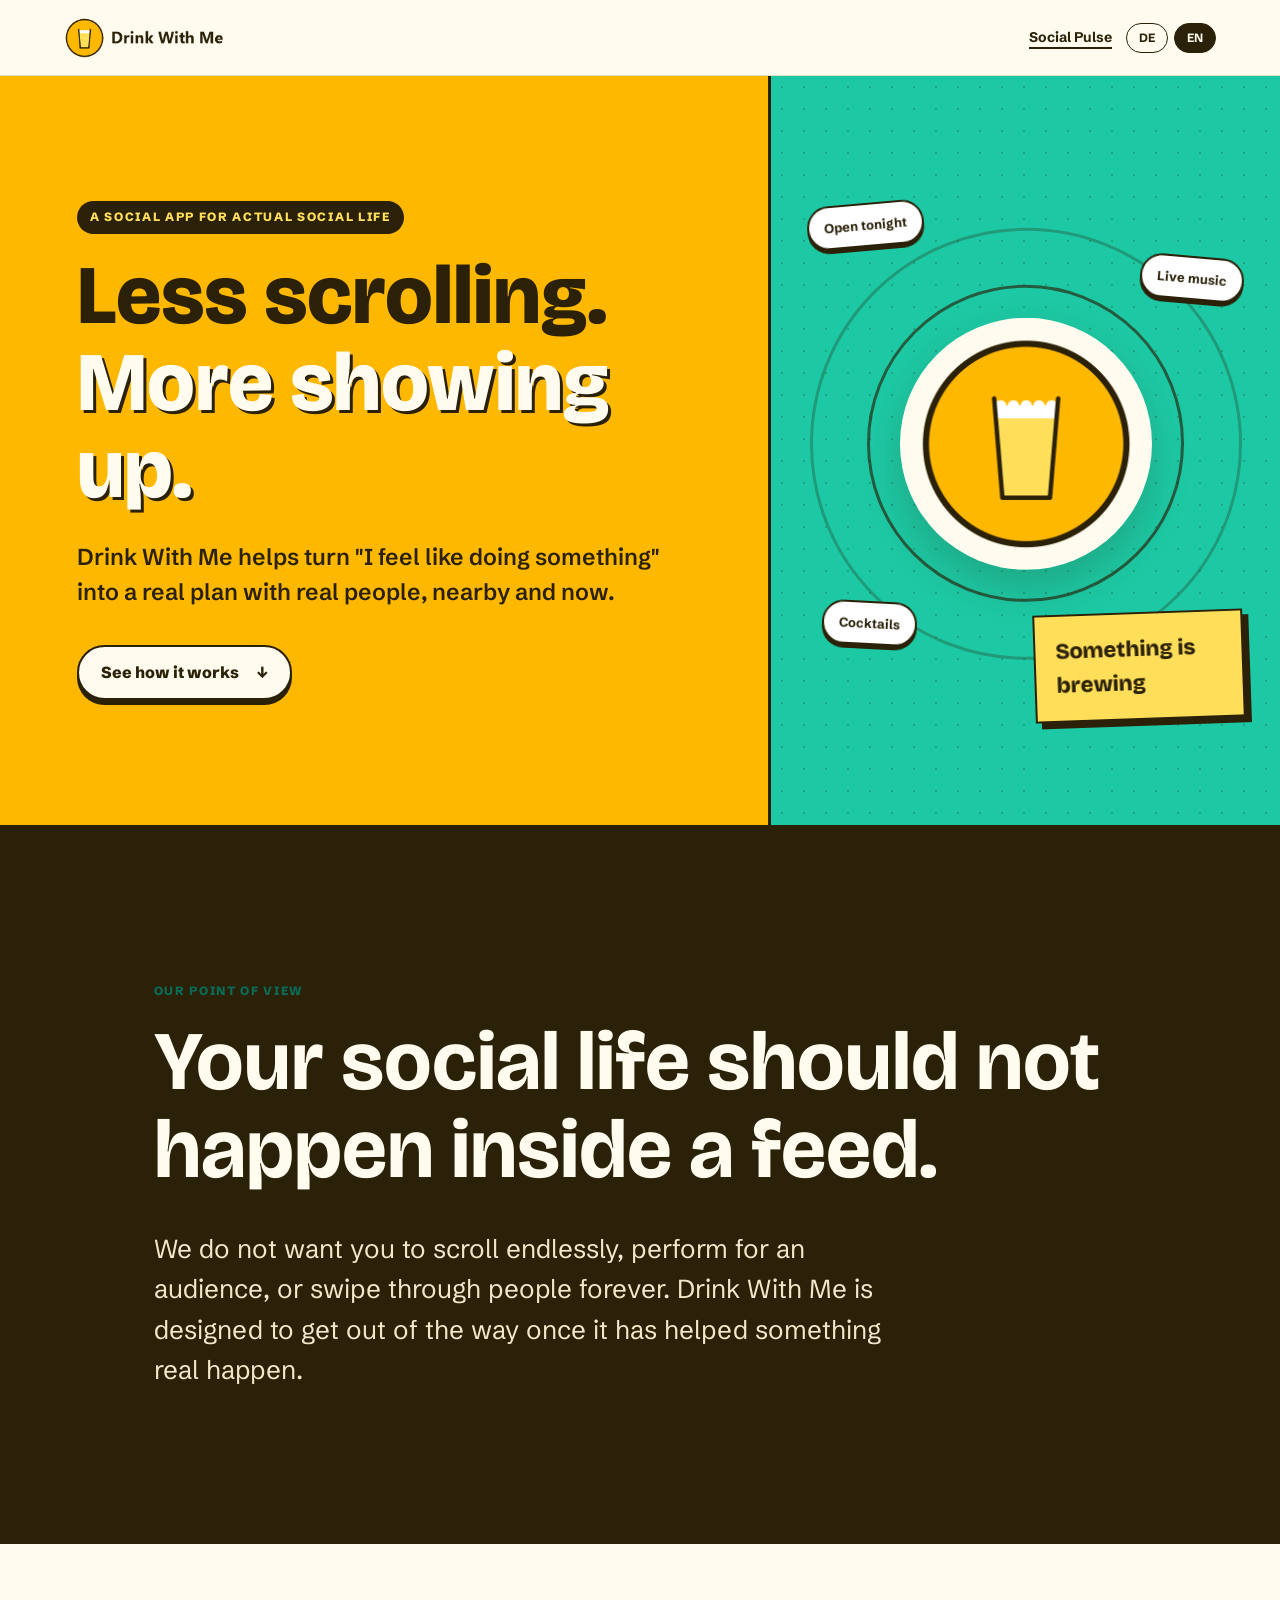
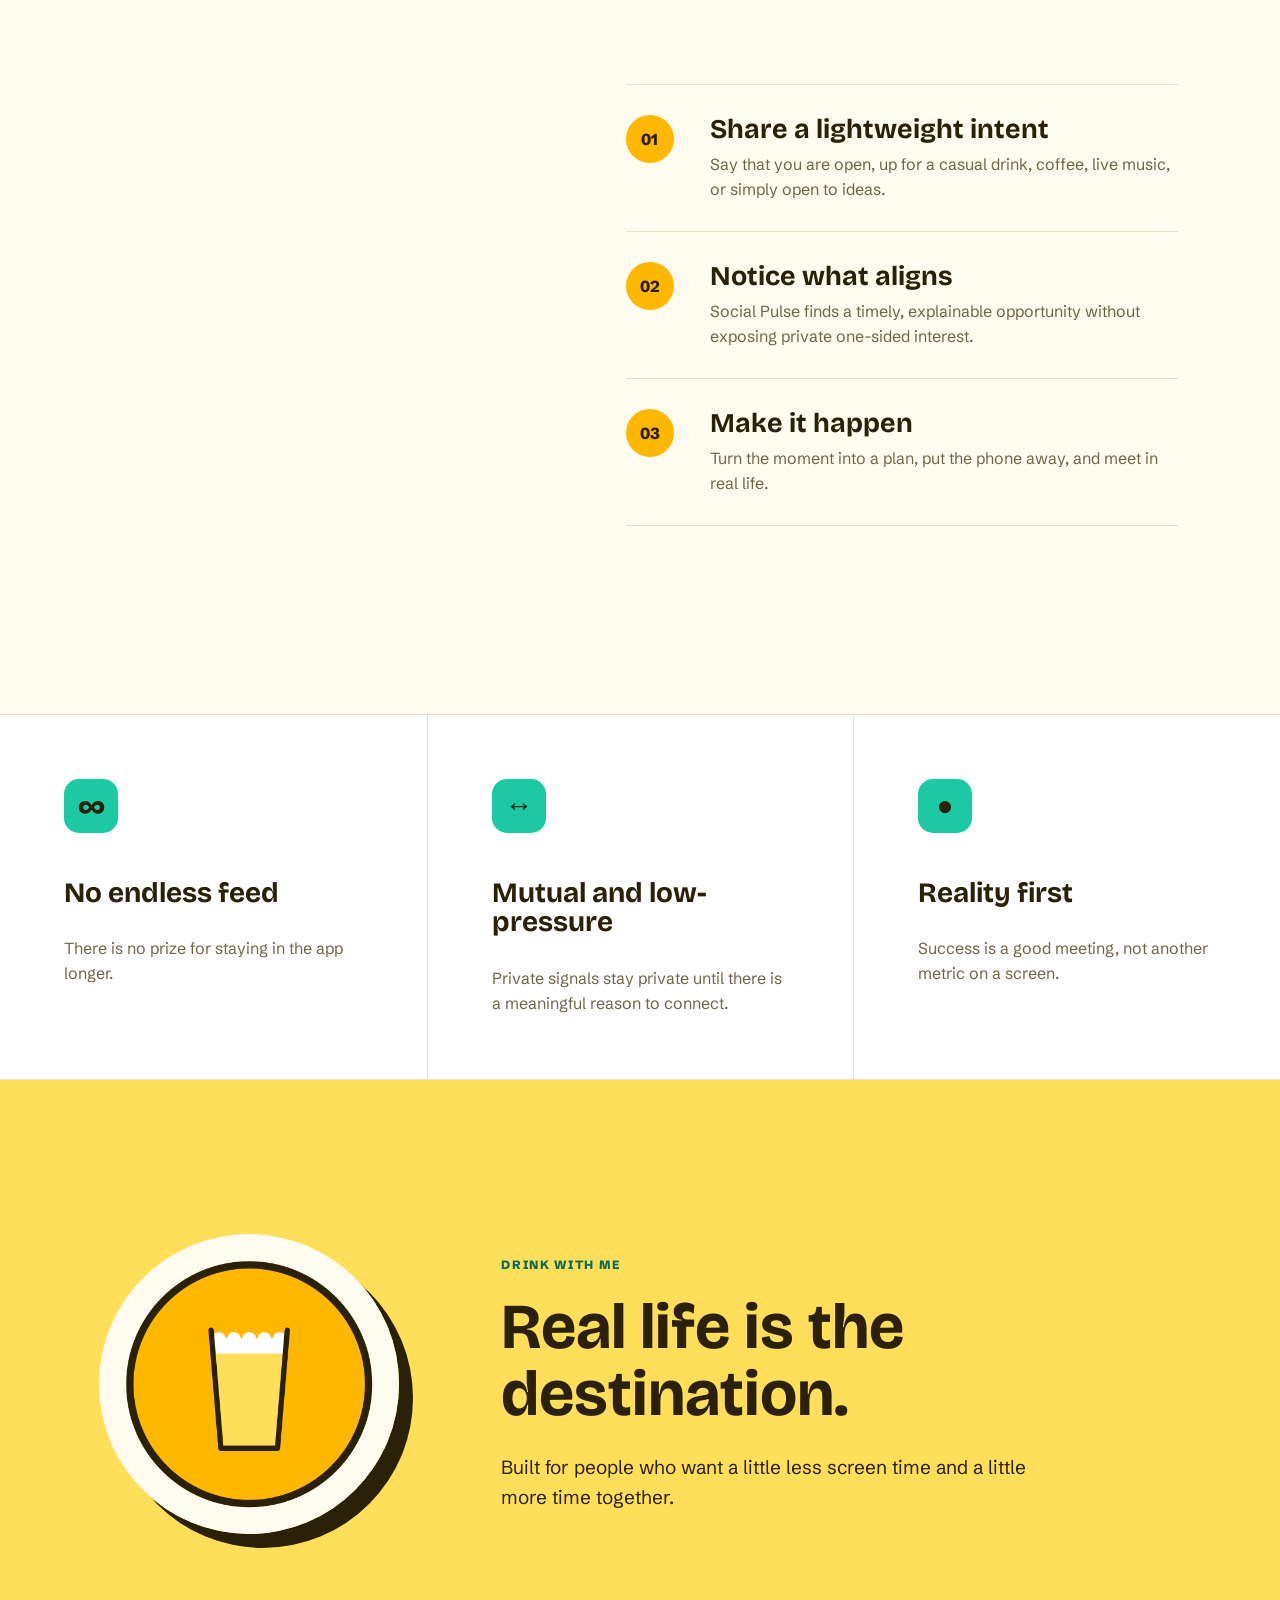
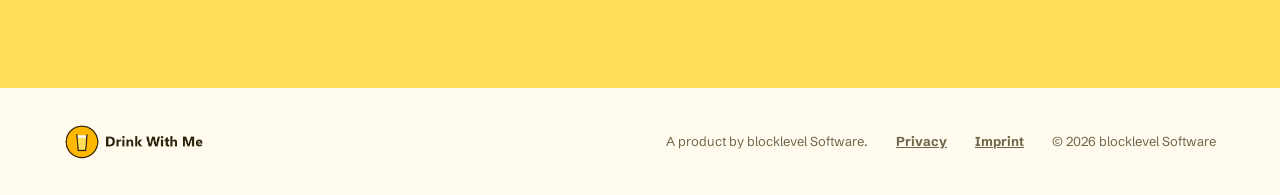
==== index.html @ abaa1de7 "Add browser-language aware DE/EN website localization" ====
<!doctype html>
<html lang="en">
<head>
  <meta charset="utf-8">
  <meta name="viewport" content="width=device-width, initial-scale=1">
  <meta name="description" content="Drink With Me turns lightweight social intent into meaningful real-world meetings through Social Pulse.">
  <meta name="theme-color" content="#ffb800">
  <title>Drink With Me - Real life is the destination</title>
  <link rel="icon" href="assets/favicon.png" type="image/png">
  <link rel="preconnect" href="https://fonts.googleapis.com">
  <link rel="preconnect" href="https://fonts.gstatic.com" crossorigin>
  <link href="https://fonts.googleapis.com/css2?family=Bricolage+Grotesque:opsz,wght@12..96,600..800&family=Schibsted+Grotesk:wght@400;500;600;700&display=swap" rel="stylesheet">
  <link rel="stylesheet" href="styles.css">
</head>
<body>
  <header class="site-header">
    <a class="brand" href="#top" aria-label="Drink With Me home" data-i18n-attr="aria-label:brandAriaLabel">
      <img src="assets/logo-banner.png" alt="Drink With Me">
    </a>
    <div class="header-tools">
      <a class="header-link" href="#social-pulse" data-i18n="headerSocialPulse">Social Pulse</a>
      <div class="lang-toggle" role="group" aria-label="Language switch">
        <button type="button" data-set-lang="de" aria-pressed="false">DE</button>
        <button type="button" data-set-lang="en" aria-pressed="true">EN</button>
      </div>
    </div>
  </header>

  <main id="top">
    <section class="hero" aria-labelledby="hero-title">
      <div class="hero-content">
        <p class="eyebrow" data-i18n="heroEyebrow">A social app for actual social life</p>
        <h1 id="hero-title" data-i18n-html="heroTitle">Less scrolling.<br><span>More showing up.</span></h1>
        <p class="hero-copy" data-i18n="heroCopy">Drink With Me helps turn “I feel like doing something” into a real plan with real people, nearby and now.</p>
        <a class="primary-link" href="#how-it-works" data-i18n-html="heroCta">See how it works <span aria-hidden="true">↓</span></a>
      </div>
      <div class="hero-visual" aria-hidden="true">
        <div class="signal signal-one"><span data-i18n="signalOne">Open tonight</span></div>
        <div class="signal signal-two"><span data-i18n="signalTwo">Live music</span></div>
        <div class="signal signal-three"><span data-i18n="signalThree">Cocktails</span></div>
        <div class="pulse-mark">
          <span class="pulse-ring ring-one"></span>
          <span class="pulse-ring ring-two"></span>
          <img src="assets/app-icon.png" alt="">
        </div>
        <p class="meeting-note" data-i18n="meetingNote">Something is brewing</p>
      </div>
    </section>

    <section class="manifesto" id="how-it-works" aria-labelledby="manifesto-title">
      <p class="section-label" data-i18n="manifestoLabel">Our point of view</p>
      <h2 id="manifesto-title" data-i18n="manifestoTitle">Your social life should not happen inside a feed.</h2>
      <p data-i18n="manifestoCopy">We do not want you to scroll endlessly, perform for an audience, or swipe through people forever. Drink With Me is designed to get out of the way once it has helped something real happen.</p>
    </section>

    <section class="pulse-section" id="social-pulse" aria-labelledby="pulse-title">
      <div class="pulse-intro">
        <p class="section-label" data-i18n="pulseLabel">Social Pulse</p>
        <h2 id="pulse-title" data-i18n="pulseTitle">The right nudge at the right moment.</h2>
        <p data-i18n="pulseCopy">Social Pulse brings together privacy-safe signals such as who is open, what people feel like doing, nearby happenings, buddies, and mutual interest. It looks for one useful opportunity, not another infinite list.</p>
      </div>
      <ol class="steps">
        <li>
          <span class="step-number">01</span>
          <div><h3 data-i18n="step1Title">Share a lightweight intent</h3><p data-i18n="step1Copy">Say that you are open, up for a casual drink, coffee, live music, or simply open to ideas.</p></div>
        </li>
        <li>
          <span class="step-number">02</span>
          <div><h3 data-i18n="step2Title">Notice what aligns</h3><p data-i18n="step2Copy">Social Pulse finds a timely, explainable opportunity without exposing private one-sided interest.</p></div>
        </li>
        <li>
          <span class="step-number">03</span>
          <div><h3 data-i18n="step3Title">Make it happen</h3><p data-i18n="step3Copy">Turn the moment into a plan, put the phone away, and meet in real life.</p></div>
        </li>
      </ol>
    </section>

    <section class="principles" aria-label="Product principles" data-i18n-attr="aria-label:principlesAria">
      <article>
        <span aria-hidden="true">∞</span>
        <h3 data-i18n="principle1Title">No endless feed</h3>
        <p data-i18n="principle1Copy">There is no prize for staying in the app longer.</p>
      </article>
      <article>
        <span aria-hidden="true">↔</span>
        <h3 data-i18n="principle2Title">Mutual and low-pressure</h3>
        <p data-i18n="principle2Copy">Private signals stay private until there is a meaningful reason to connect.</p>
      </article>
      <article>
        <span aria-hidden="true">●</span>
        <h3 data-i18n="principle3Title">Reality first</h3>
        <p data-i18n="principle3Copy">Success is a good meeting, not another metric on a screen.</p>
      </article>
    </section>

    <section class="closing" aria-labelledby="closing-title">
      <img src="assets/app-icon.png" alt="Drink With Me app icon">
      <div>
        <p class="section-label" data-i18n="closingLabel">Drink With Me</p>
        <h2 id="closing-title" data-i18n="closingTitle">Real life is the destination.</h2>
        <p data-i18n="closingCopy">Built for people who want a little less screen time and a little more time together.</p>
      </div>
    </section>
  </main>

  <footer>
    <img src="assets/logo-banner.png" alt="Drink With Me">
    <p data-i18n="footerProduct">A product by blocklevel Software.</p>
    <a href="privacy.html" data-i18n="footerPrivacy">Datenschutz</a>
    <a href="impressum.html" data-i18n="footerImprint">Impressum</a>
    <span>© 2026 blocklevel Software</span>
  </footer>

  <script>
    (function () {
      var supported = ['de', 'en'];
      var storageKey = 'dwm-lang';

      function detectBrowserLanguage() {
        var preferred = (navigator.languages && navigator.languages[0]) || navigator.language || 'en';
        return preferred.toLowerCase().startsWith('de') ? 'de' : 'en';
      }

      function readStoredLanguage() {
        try {
          var stored = localStorage.getItem(storageKey);
          return supported.indexOf(stored) >= 0 ? stored : null;
        } catch {
          return null;
        }
      }

      function storeLanguage(lang) {
        try {
          localStorage.setItem(storageKey, lang);
        } catch {
          // Ignore storage failures (private mode / disabled storage).
        }
      }

      var translations = {
        de: {
          pageTitle: 'Drink With Me - Das echte Leben ist das Ziel',
          pageDescription: 'Drink With Me verwandelt leichte soziale Impulse durch Social Pulse in echte Treffen im realen Leben.',
          brandAriaLabel: 'Drink With Me Startseite',
          headerSocialPulse: 'Social Pulse',
          heroEyebrow: 'Eine Social App fuer echtes Sozialleben',
          heroTitle: 'Weniger scrollen.<br><span>Mehr auftauchen.</span>',
          heroCopy: 'Drink With Me hilft dabei, aus "Ich haette Lust auf etwas" einen echten Plan mit echten Menschen zu machen, in deiner Naehe und im richtigen Moment.',
          heroCta: 'So funktioniert es <span aria-hidden="true">↓</span>',
          signalOne: 'Heute offen',
          signalTwo: 'Live-Musik',
          signalThree: 'Cocktails',
          meetingNote: 'Etwas entsteht gerade',
          manifestoLabel: 'Unsere Haltung',
          manifestoTitle: 'Dein Sozialleben sollte nicht im Feed stattfinden.',
          manifestoCopy: 'Wir wollen nicht, dass du endlos scrollst, fuer ein Publikum performst oder dich fuer immer durch Menschen swipest. Drink With Me soll aus dem Weg gehen, sobald etwas Echtes entstehen konnte.',
          pulseLabel: 'Social Pulse',
          pulseTitle: 'Der richtige Impuls im richtigen Moment.',
          pulseCopy: 'Social Pulse verbindet datenschutzfreundliche Signale wie Offenheit, Aktivitaetswunsch, Ereignisse in der Naehe, Buddies und gegenseitiges Interesse. Ziel ist eine hilfreiche Chance, nicht eine endlose Liste.',
          step1Title: 'Leichten Impuls teilen',
          step1Copy: 'Zeig, dass du offen bist, Lust auf einen entspannten Drink, Kaffee, Live-Musik oder einfach auf Ideen hast.',
          step2Title: 'Passende Momente erkennen',
          step2Copy: 'Social Pulse findet einen passenden, nachvollziehbaren Moment, ohne einseitiges privates Interesse offenzulegen.',
          step3Title: 'Treffen real machen',
          step3Copy: 'Mach aus dem Moment einen Plan, leg das Handy weg und triff dich im echten Leben.',
          principlesAria: 'Produktprinzipien',
          principle1Title: 'Kein Endlos-Feed',
          principle1Copy: 'Es gibt keinen Preis dafuer, laenger in der App zu bleiben.',
          principle2Title: 'Gegenseitig und ohne Druck',
          principle2Copy: 'Private Signale bleiben privat, bis es einen sinnvollen Grund fuer Kontakt gibt.',
          principle3Title: 'Realitaet zuerst',
          principle3Copy: 'Erfolg ist ein gutes Treffen, nicht noch eine Kennzahl auf dem Bildschirm.',
          closingLabel: 'Drink With Me',
          closingTitle: 'Das echte Leben ist das Ziel.',
          closingCopy: 'Entwickelt fuer Menschen, die etwas weniger Bildschirmzeit und etwas mehr gemeinsame Zeit wollen.',
          footerProduct: 'Ein Produkt von blocklevel Software.',
          footerPrivacy: 'Datenschutz',
          footerImprint: 'Impressum'
        },
        en: {
          pageTitle: 'Drink With Me - Real life is the destination',
          pageDescription: 'Drink With Me turns lightweight social intent into meaningful real-world meetings through Social Pulse.',
          brandAriaLabel: 'Drink With Me home',
          headerSocialPulse: 'Social Pulse',
          heroEyebrow: 'A social app for actual social life',
          heroTitle: 'Less scrolling.<br><span>More showing up.</span>',
          heroCopy: 'Drink With Me helps turn "I feel like doing something" into a real plan with real people, nearby and now.',
          heroCta: 'See how it works <span aria-hidden="true">↓</span>',
          signalOne: 'Open tonight',
          signalTwo: 'Live music',
          signalThree: 'Cocktails',
          meetingNote: 'Something is brewing',
          manifestoLabel: 'Our point of view',
          manifestoTitle: 'Your social life should not happen inside a feed.',
          manifestoCopy: 'We do not want you to scroll endlessly, perform for an audience, or swipe through people forever. Drink With Me is designed to get out of the way once it has helped something real happen.',
          pulseLabel: 'Social Pulse',
          pulseTitle: 'The right nudge at the right moment.',
          pulseCopy: 'Social Pulse brings together privacy-safe signals such as who is open, what people feel like doing, nearby happenings, buddies, and mutual interest. It looks for one useful opportunity, not another infinite list.',
          step1Title: 'Share a lightweight intent',
          step1Copy: 'Say that you are open, up for a casual drink, coffee, live music, or simply open to ideas.',
          step2Title: 'Notice what aligns',
          step2Copy: 'Social Pulse finds a timely, explainable opportunity without exposing private one-sided interest.',
          step3Title: 'Make it happen',
          step3Copy: 'Turn the moment into a plan, put the phone away, and meet in real life.',
          principlesAria: 'Product principles',
          principle1Title: 'No endless feed',
          principle1Copy: 'There is no prize for staying in the app longer.',
          principle2Title: 'Mutual and low-pressure',
          principle2Copy: 'Private signals stay private until there is a meaningful reason to connect.',
          principle3Title: 'Reality first',
          principle3Copy: 'Success is a good meeting, not another metric on a screen.',
          closingLabel: 'Drink With Me',
          closingTitle: 'Real life is the destination.',
          closingCopy: 'Built for people who want a little less screen time and a little more time together.',
          footerProduct: 'A product by blocklevel Software.',
          footerPrivacy: 'Privacy',
          footerImprint: 'Imprint'
        }
      };

      function applyLanguage(lang) {
        var t = translations[lang];
        if (!t) {
          return;
        }

        document.documentElement.lang = lang;
        document.title = t.pageTitle;

        var description = document.querySelector('meta[name="description"]');
        if (description) {
          description.setAttribute('content', t.pageDescription);
        }

        document.querySelectorAll('[data-i18n]').forEach(function (el) {
          var key = el.getAttribute('data-i18n');
          if (t[key]) {
            el.textContent = t[key];
          }
        });

        document.querySelectorAll('[data-i18n-html]').forEach(function (el) {
          var key = el.getAttribute('data-i18n-html');
          if (t[key]) {
            el.innerHTML = t[key];
          }
        });

        document.querySelectorAll('[data-i18n-attr]').forEach(function (el) {
          var mappings = (el.getAttribute('data-i18n-attr') || '').split(',');
          mappings.forEach(function (mapping) {
            var parts = mapping.split(':');
            if (parts.length !== 2) {
              return;
            }
            var attr = parts[0].trim();
            var key = parts[1].trim();
            if (attr && key && t[key]) {
              el.setAttribute(attr, t[key]);
            }
          });
        });

        document.querySelectorAll('[data-set-lang]').forEach(function (button) {
          button.setAttribute('aria-pressed', button.getAttribute('data-set-lang') === lang ? 'true' : 'false');
        });

        storeLanguage(lang);
      }

      var initialLanguage = readStoredLanguage() || detectBrowserLanguage();
      if (supported.indexOf(initialLanguage) < 0) {
        initialLanguage = 'en';
      }

      document.querySelectorAll('[data-set-lang]').forEach(function (button) {
        button.addEventListener('click', function () {
          var next = button.getAttribute('data-set-lang');
          if (supported.indexOf(next) >= 0) {
            applyLanguage(next);
          }
        });
      });

      applyLanguage(initialLanguage);
    })();
  </script>
</body>
</html>
---- styles.css ----
:root {
  --sunburst: #ffb800;
  --lemon: #ffde59;
  --mint: #1dc9a4;
  --mint-ink: #0b6b57;
  --foam: #fffbee;
  --surface: #ffffff;
  --espresso: #2a2108;
  --muted: #6f6547;
  --outline: #e8dfc6;
  --display: "Bricolage Grotesque", "Arial Black", sans-serif;
  --body: "Schibsted Grotesk", "Helvetica Neue", sans-serif;
}

* { box-sizing: border-box; }
html { scroll-behavior: smooth; }
body { margin: 0; background: var(--foam); color: var(--espresso); font-family: var(--body); line-height: 1.55; }
a { color: inherit; }
img { display: block; max-width: 100%; }
h1, h2, h3, p { margin-top: 0; }
h1, h2, h3 { font-family: var(--display); line-height: 1.05; letter-spacing: 0; }

.site-header { height: 76px; display: flex; align-items: center; justify-content: space-between; padding: 0 clamp(20px, 5vw, 72px); background: var(--foam); border-bottom: 1px solid var(--outline); }
.brand img { width: 188px; }
.header-link { font-size: 14px; font-weight: 700; text-decoration-thickness: 2px; text-underline-offset: 5px; }
.header-tools { display: flex; align-items: center; gap: 14px; }
.lang-toggle { display: inline-flex; gap: 6px; align-items: center; }
.lang-toggle button {
  min-height: 30px;
  min-width: 42px;
  padding: 4px 10px;
  border: 1px solid var(--espresso);
  border-radius: 999px;
  background: transparent;
  color: var(--espresso);
  font: 700 12px/1 var(--body);
  cursor: pointer;
}
.lang-toggle button[aria-pressed="true"] {
  background: var(--espresso);
  color: var(--foam);
}

.hero { min-height: calc(92svh - 76px); display: grid; grid-template-columns: minmax(0, 1.2fr) minmax(360px, .8fr); overflow: hidden; background: var(--sunburst); border-bottom: 3px solid var(--espresso); }
.hero-content { align-self: center; padding: clamp(54px, 6vw, 86px) clamp(24px, 6vw, 92px); }
.eyebrow, .section-label { margin-bottom: 18px; font-size: 12px; font-weight: 800; text-transform: uppercase; letter-spacing: .14em; }
.eyebrow { display: inline-block; padding: 7px 13px; border-radius: 999px; background: var(--espresso); color: var(--lemon); }
h1 { max-width: 870px; margin-bottom: 26px; font-size: clamp(54px, 6.5vw, 96px); font-weight: 800; }
h1 span { color: var(--foam); text-shadow: 3px 3px 0 var(--espresso); }
.hero-copy { max-width: 600px; margin-bottom: 34px; font-size: clamp(18px, 2vw, 23px); font-weight: 600; }
.primary-link { display: inline-flex; gap: 18px; align-items: center; min-height: 52px; padding: 13px 22px; border: 2px solid var(--espresso); border-radius: 999px; background: var(--foam); box-shadow: 0 5px 0 var(--espresso); font-weight: 800; text-decoration: none; }
.primary-link:active { transform: translateY(3px); box-shadow: 0 2px 0 var(--espresso); }

.hero-visual { position: relative; min-height: 560px; background: var(--mint); border-left: 3px solid var(--espresso); overflow: hidden; }
.hero-visual::before { content: ""; position: absolute; inset: 0; opacity: .22; background-image: radial-gradient(var(--espresso) 1.2px, transparent 1.2px); background-size: 22px 22px; }
.pulse-mark { position: absolute; inset: 50% auto auto 50%; width: min(44vw, 360px); aspect-ratio: 1; transform: translate(-50%, -52%); }
.pulse-mark img { position: absolute; inset: 15%; width: 70%; border-radius: 50%; box-shadow: 0 18px 40px rgba(42, 33, 8, .2); }
.pulse-ring { position: absolute; border: 3px solid var(--espresso); border-radius: 50%; }
.ring-one { inset: 6%; opacity: .65; }
.ring-two { inset: -10%; opacity: .28; }
.signal { position: absolute; z-index: 2; padding: 10px 15px; border: 2px solid var(--espresso); border-radius: 999px; background: var(--surface); box-shadow: 0 4px 0 var(--espresso); font-size: 13px; font-weight: 700; }
.signal-one { top: 17%; left: 7%; transform: rotate(-5deg); }
.signal-two { top: 24%; right: 7%; transform: rotate(5deg); }
.signal-three { bottom: 24%; left: 10%; transform: rotate(3deg); }
.meeting-note { position: absolute; z-index: 2; right: 7%; bottom: 11%; max-width: 210px; padding: 18px 20px; border: 2px solid var(--espresso); background: var(--lemon); box-shadow: 6px 6px 0 var(--espresso); font-family: var(--display); font-size: 22px; font-weight: 800; transform: rotate(-2deg); }

.manifesto { padding: clamp(80px, 12vw, 170px) clamp(24px, 12vw, 190px); background: var(--espresso); color: var(--foam); }
.manifesto h2 { max-width: 1050px; margin-bottom: 36px; font-size: clamp(42px, 6.5vw, 90px); }
.manifesto p:last-child { max-width: 760px; margin-bottom: 0; color: #f1e7c9; font-size: clamp(19px, 2.2vw, 26px); }

.pulse-section { display: grid; grid-template-columns: .85fr 1.15fr; gap: clamp(50px, 9vw, 140px); padding: clamp(80px, 11vw, 150px) clamp(24px, 8vw, 120px); }
.pulse-intro { align-self: start; position: sticky; top: 40px; }
.section-label { color: var(--mint-ink); }
.pulse-intro h2, .closing h2 { margin-bottom: 26px; font-size: clamp(40px, 5vw, 68px); }
.pulse-intro > p:last-child { color: var(--muted); font-size: 18px; }
.steps { margin: 0; padding: 0; list-style: none; }
.steps li { display: grid; grid-template-columns: 62px 1fr; gap: 22px; padding: 30px 0; border-top: 1px solid var(--outline); }
.steps li:last-child { border-bottom: 1px solid var(--outline); }
.step-number { display: grid; width: 48px; height: 48px; place-items: center; border-radius: 50%; background: var(--sunburst); font-weight: 800; }
.steps h3 { margin-bottom: 8px; font-size: 27px; }
.steps p { margin-bottom: 0; color: var(--muted); }

.principles { display: grid; grid-template-columns: repeat(3, 1fr); border-top: 1px solid var(--outline); border-bottom: 1px solid var(--outline); background: var(--surface); }
.principles article { min-height: 310px; padding: clamp(34px, 5vw, 72px); }
.principles article + article { border-left: 1px solid var(--outline); }
.principles span { display: grid; width: 54px; height: 54px; margin-bottom: 46px; place-items: center; border-radius: 15px; background: var(--mint); color: var(--espresso); font: 800 28px var(--display); }
.principles h3 { font-size: 28px; }
.principles p { max-width: 310px; margin-bottom: 0; color: var(--muted); }

.closing { display: grid; grid-template-columns: minmax(180px, 300px) minmax(0, 680px); justify-content: center; align-items: center; gap: clamp(40px, 8vw, 110px); padding: clamp(80px, 12vw, 170px) 24px; background: var(--lemon); }
.closing img { border-radius: 50%; box-shadow: 14px 14px 0 var(--espresso); }
.closing p:last-child { max-width: 560px; margin-bottom: 0; font-size: 19px; }

footer { display: flex; flex-wrap: wrap; gap: 18px 28px; align-items: center; padding: 36px clamp(20px, 5vw, 72px); background: var(--foam); color: var(--muted); font-size: 13px; }
footer img { width: 164px; margin-right: auto; }
footer p { margin: 0; }
footer a { font-weight: 700; }

@media (max-width: 850px) {
  .hero { grid-template-columns: 1fr; }
  .hero-content { min-height: calc(78svh - 76px); }
  .hero-visual { min-height: 54svh; border-top: 3px solid var(--espresso); border-left: 0; }
  .pulse-mark { width: min(70vw, 330px); }
  .pulse-section { grid-template-columns: 1fr; }
  .pulse-intro { position: static; }
  .principles { grid-template-columns: 1fr; }
  .principles article { min-height: 0; }
  .principles article + article { border-top: 1px solid var(--outline); border-left: 0; }
}

@media (max-width: 580px) {
  .site-header { height: 68px; }
  .brand img { width: 160px; }
  .header-tools { gap: 10px; }
  .lang-toggle button { min-width: 38px; padding-inline: 8px; }
  .hero { min-height: auto; }
  .hero-content { min-height: calc(76svh - 68px); padding-top: 54px; }
  h1 { font-size: clamp(48px, 15vw, 70px); }
  .hero-visual { min-height: 470px; }
  .signal-two { top: 18%; }
  .meeting-note { font-size: 18px; }
  .manifesto, .pulse-section { padding-inline: 22px; }
  .steps li { grid-template-columns: 50px 1fr; gap: 14px; }
  .closing { grid-template-columns: 130px 1fr; gap: 28px; }
  .closing h2 { font-size: 38px; }
  footer { align-items: flex-start; flex-direction: column; }
}

@media (prefers-reduced-motion: reduce) {
  html { scroll-behavior: auto; }
}
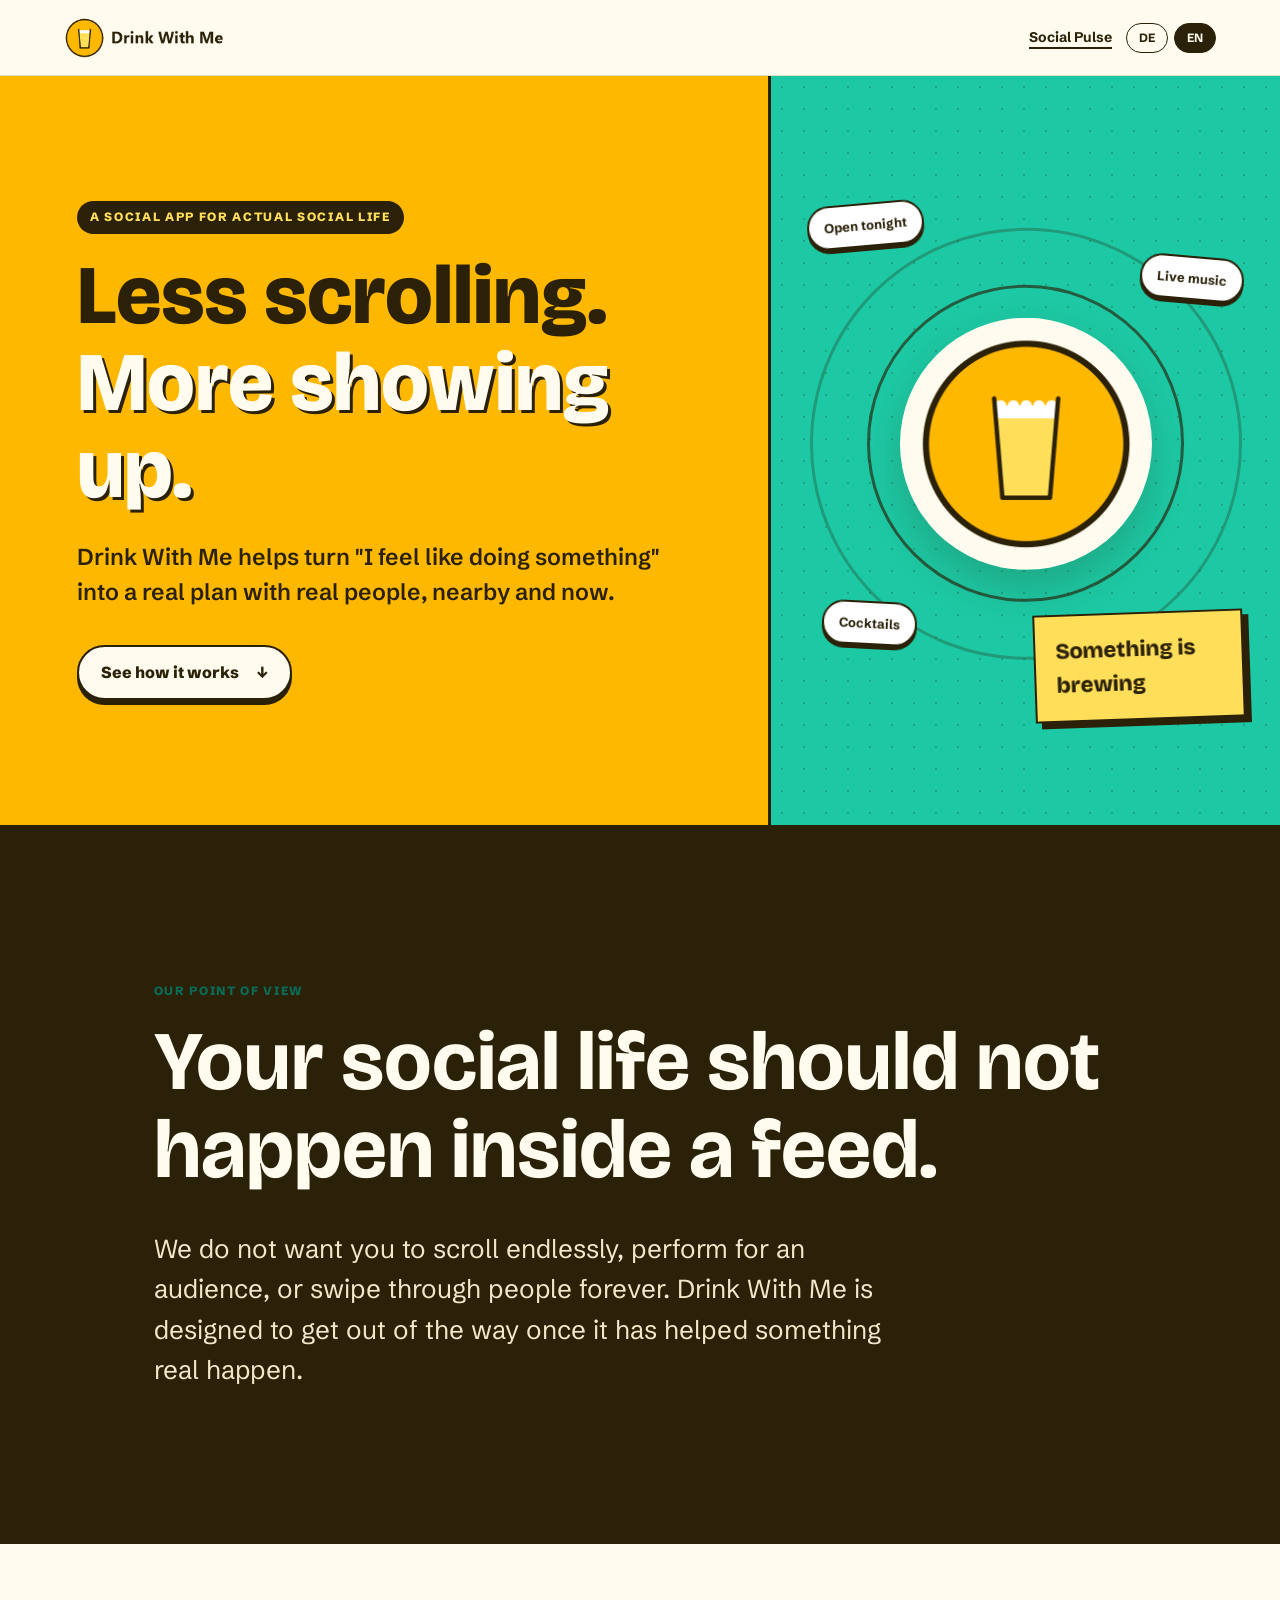
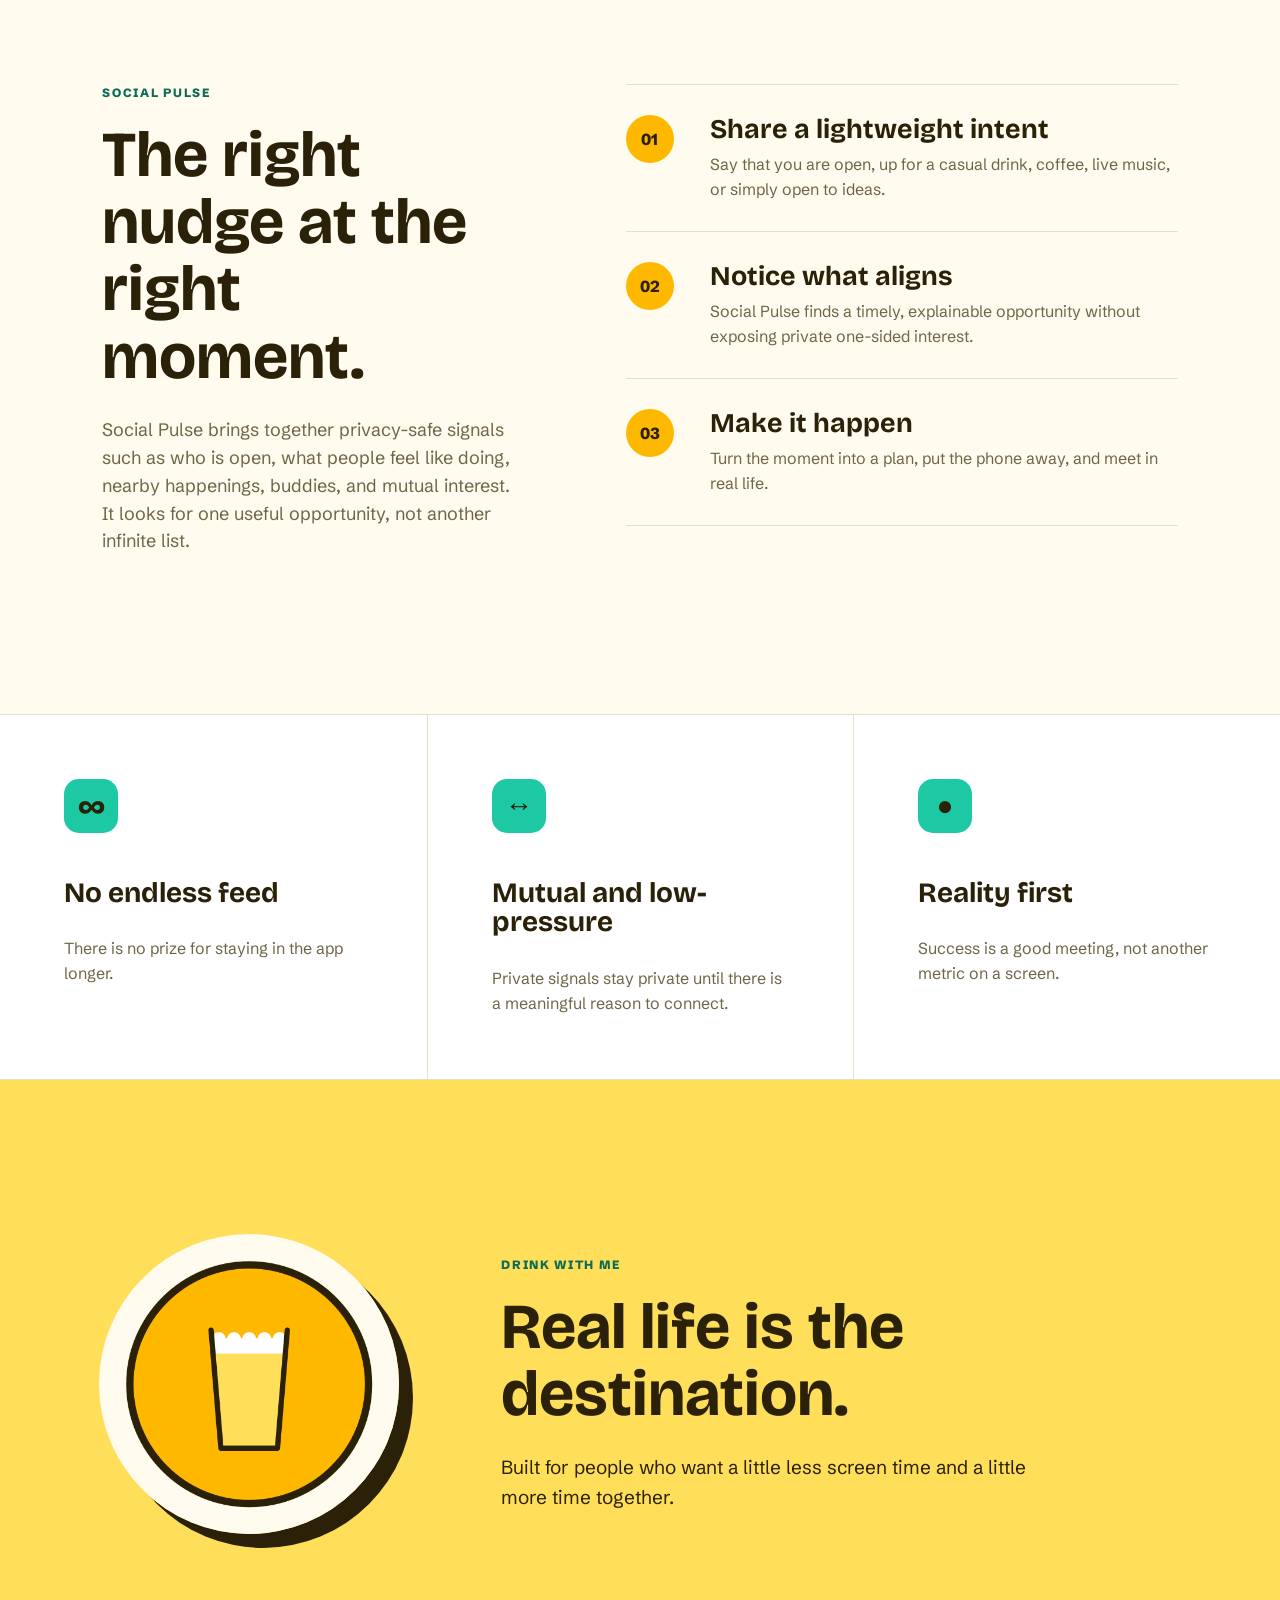
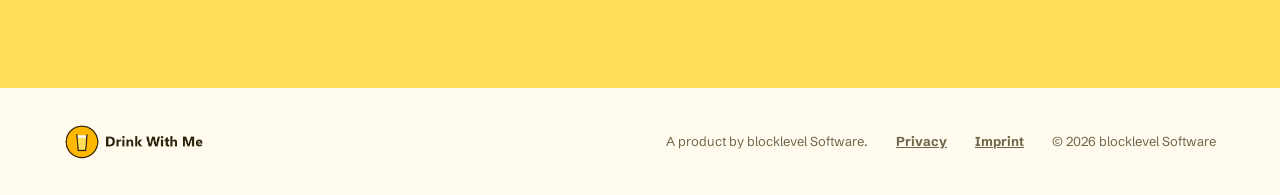
==== commit 5e4e5f7d: "Use German umlauts in homepage DE translations" ====
--- a/index.html
+++ b/index.html
@@ -144,9 +144,9 @@
           pageDescription: 'Drink With Me verwandelt leichte soziale Impulse durch Social Pulse in echte Treffen im realen Leben.',
           brandAriaLabel: 'Drink With Me Startseite',
           headerSocialPulse: 'Social Pulse',
-          heroEyebrow: 'Eine Social App fuer echtes Sozialleben',
+          heroEyebrow: 'Eine Social App für echtes Sozialleben',
           heroTitle: 'Weniger scrollen.<br><span>Mehr auftauchen.</span>',
-          heroCopy: 'Drink With Me hilft dabei, aus "Ich haette Lust auf etwas" einen echten Plan mit echten Menschen zu machen, in deiner Naehe und im richtigen Moment.',
+          heroCopy: 'Drink With Me hilft dabei, aus "Ich hätte Lust auf etwas" einen echten Plan mit echten Menschen zu machen, in deiner Nähe und im richtigen Moment.',
           heroCta: 'So funktioniert es <span aria-hidden="true">↓</span>',
           signalOne: 'Heute offen',
           signalTwo: 'Live-Musik',
@@ -154,10 +154,10 @@
           meetingNote: 'Etwas entsteht gerade',
           manifestoLabel: 'Unsere Haltung',
           manifestoTitle: 'Dein Sozialleben sollte nicht im Feed stattfinden.',
-          manifestoCopy: 'Wir wollen nicht, dass du endlos scrollst, fuer ein Publikum performst oder dich fuer immer durch Menschen swipest. Drink With Me soll aus dem Weg gehen, sobald etwas Echtes entstehen konnte.',
+          manifestoCopy: 'Wir wollen nicht, dass du endlos scrollst, für ein Publikum performst oder dich für immer durch Menschen swipest. Drink With Me soll aus dem Weg gehen, sobald etwas Echtes entstehen konnte.',
           pulseLabel: 'Social Pulse',
           pulseTitle: 'Der richtige Impuls im richtigen Moment.',
-          pulseCopy: 'Social Pulse verbindet datenschutzfreundliche Signale wie Offenheit, Aktivitaetswunsch, Ereignisse in der Naehe, Buddies und gegenseitiges Interesse. Ziel ist eine hilfreiche Chance, nicht eine endlose Liste.',
+          pulseCopy: 'Social Pulse verbindet datenschutzfreundliche Signale wie Offenheit, Aktivitätswunsch, Ereignisse in der Nähe, Buddies und gegenseitiges Interesse. Ziel ist eine hilfreiche Chance, nicht eine endlose Liste.',
           step1Title: 'Leichten Impuls teilen',
           step1Copy: 'Zeig, dass du offen bist, Lust auf einen entspannten Drink, Kaffee, Live-Musik oder einfach auf Ideen hast.',
           step2Title: 'Passende Momente erkennen',
@@ -166,14 +166,14 @@
           step3Copy: 'Mach aus dem Moment einen Plan, leg das Handy weg und triff dich im echten Leben.',
           principlesAria: 'Produktprinzipien',
           principle1Title: 'Kein Endlos-Feed',
-          principle1Copy: 'Es gibt keinen Preis dafuer, laenger in der App zu bleiben.',
+          principle1Copy: 'Es gibt keinen Preis dafür, länger in der App zu bleiben.',
           principle2Title: 'Gegenseitig und ohne Druck',
-          principle2Copy: 'Private Signale bleiben privat, bis es einen sinnvollen Grund fuer Kontakt gibt.',
-          principle3Title: 'Realitaet zuerst',
+          principle2Copy: 'Private Signale bleiben privat, bis es einen sinnvollen Grund für Kontakt gibt.',
+          principle3Title: 'Realität zuerst',
           principle3Copy: 'Erfolg ist ein gutes Treffen, nicht noch eine Kennzahl auf dem Bildschirm.',
           closingLabel: 'Drink With Me',
           closingTitle: 'Das echte Leben ist das Ziel.',
-          closingCopy: 'Entwickelt fuer Menschen, die etwas weniger Bildschirmzeit und etwas mehr gemeinsame Zeit wollen.',
+          closingCopy: 'Entwickelt für Menschen, die etwas weniger Bildschirmzeit und etwas mehr gemeinsame Zeit wollen.',
           footerProduct: 'Ein Produkt von blocklevel Software.',
           footerPrivacy: 'Datenschutz',
           footerImprint: 'Impressum'
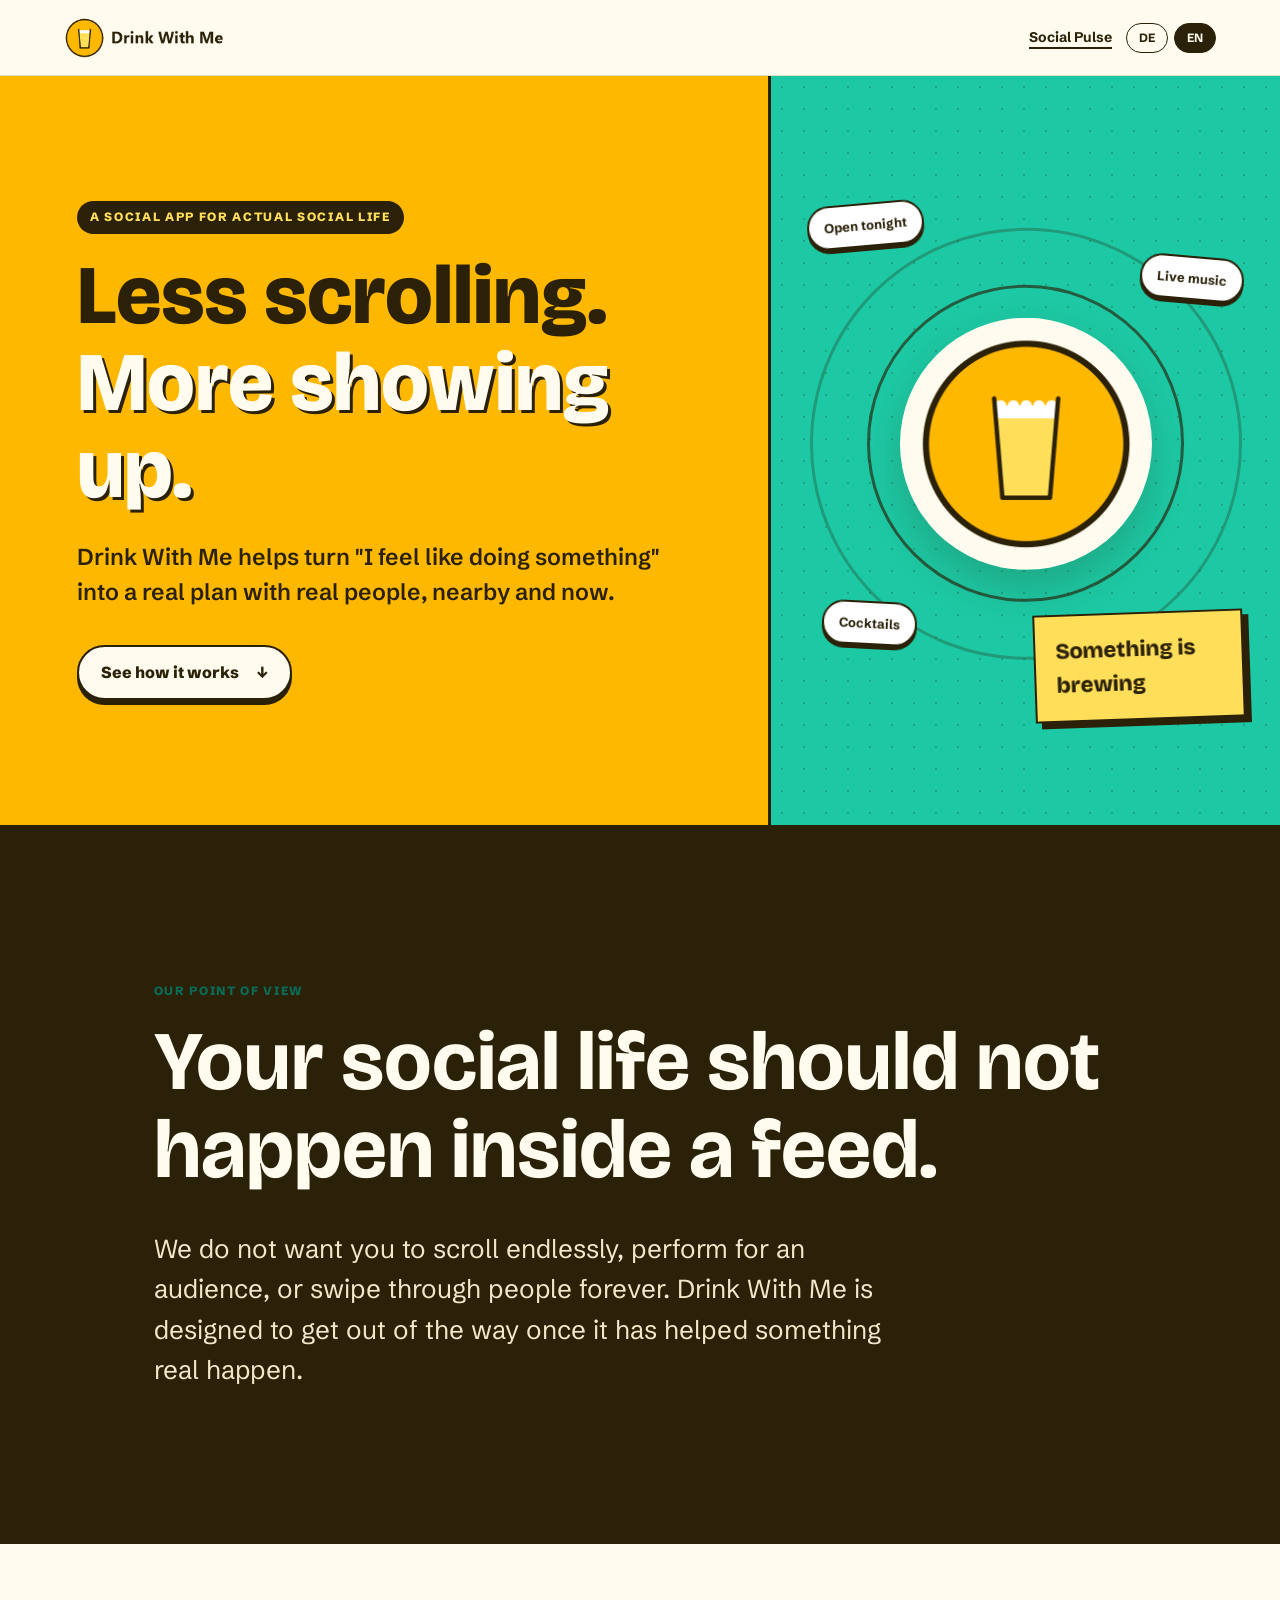
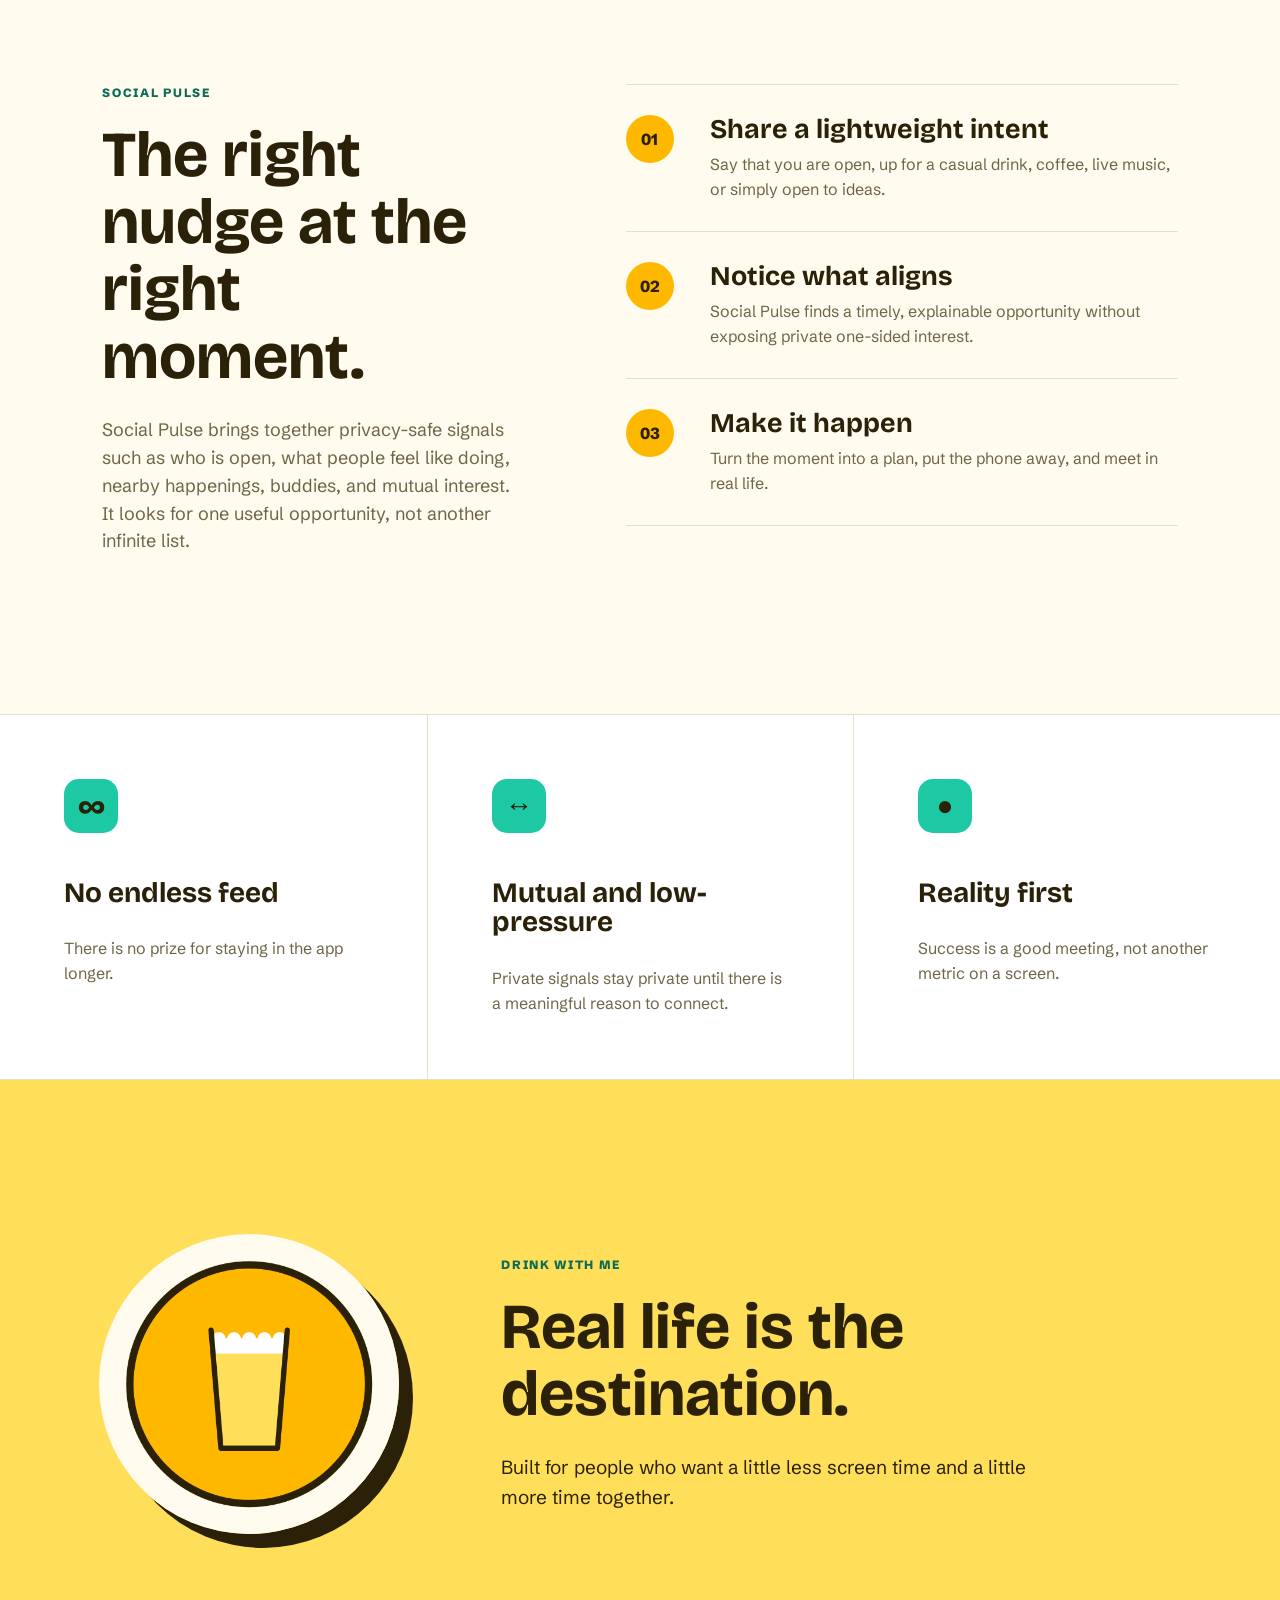
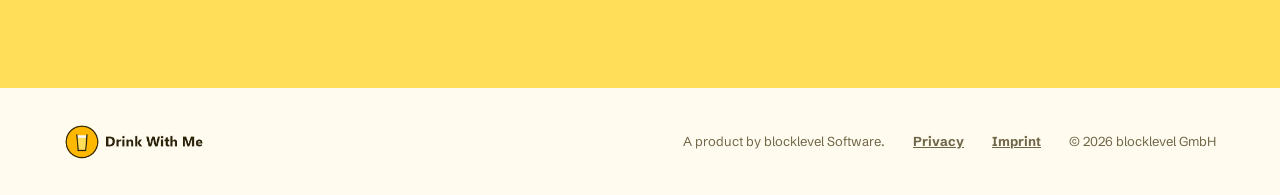
==== commit a3c70e6e: "Update website footer copyright to blocklevel GmbH" ====
--- a/index.html
+++ b/index.html
@@ -108,7 +108,7 @@
     <p data-i18n="footerProduct">A product by blocklevel Software.</p>
     <a href="privacy.html" data-i18n="footerPrivacy">Datenschutz</a>
     <a href="impressum.html" data-i18n="footerImprint">Impressum</a>
-    <span>© 2026 blocklevel Software</span>
+    <span>© 2026 blocklevel GmbH</span>
   </footer>
 
   <script>
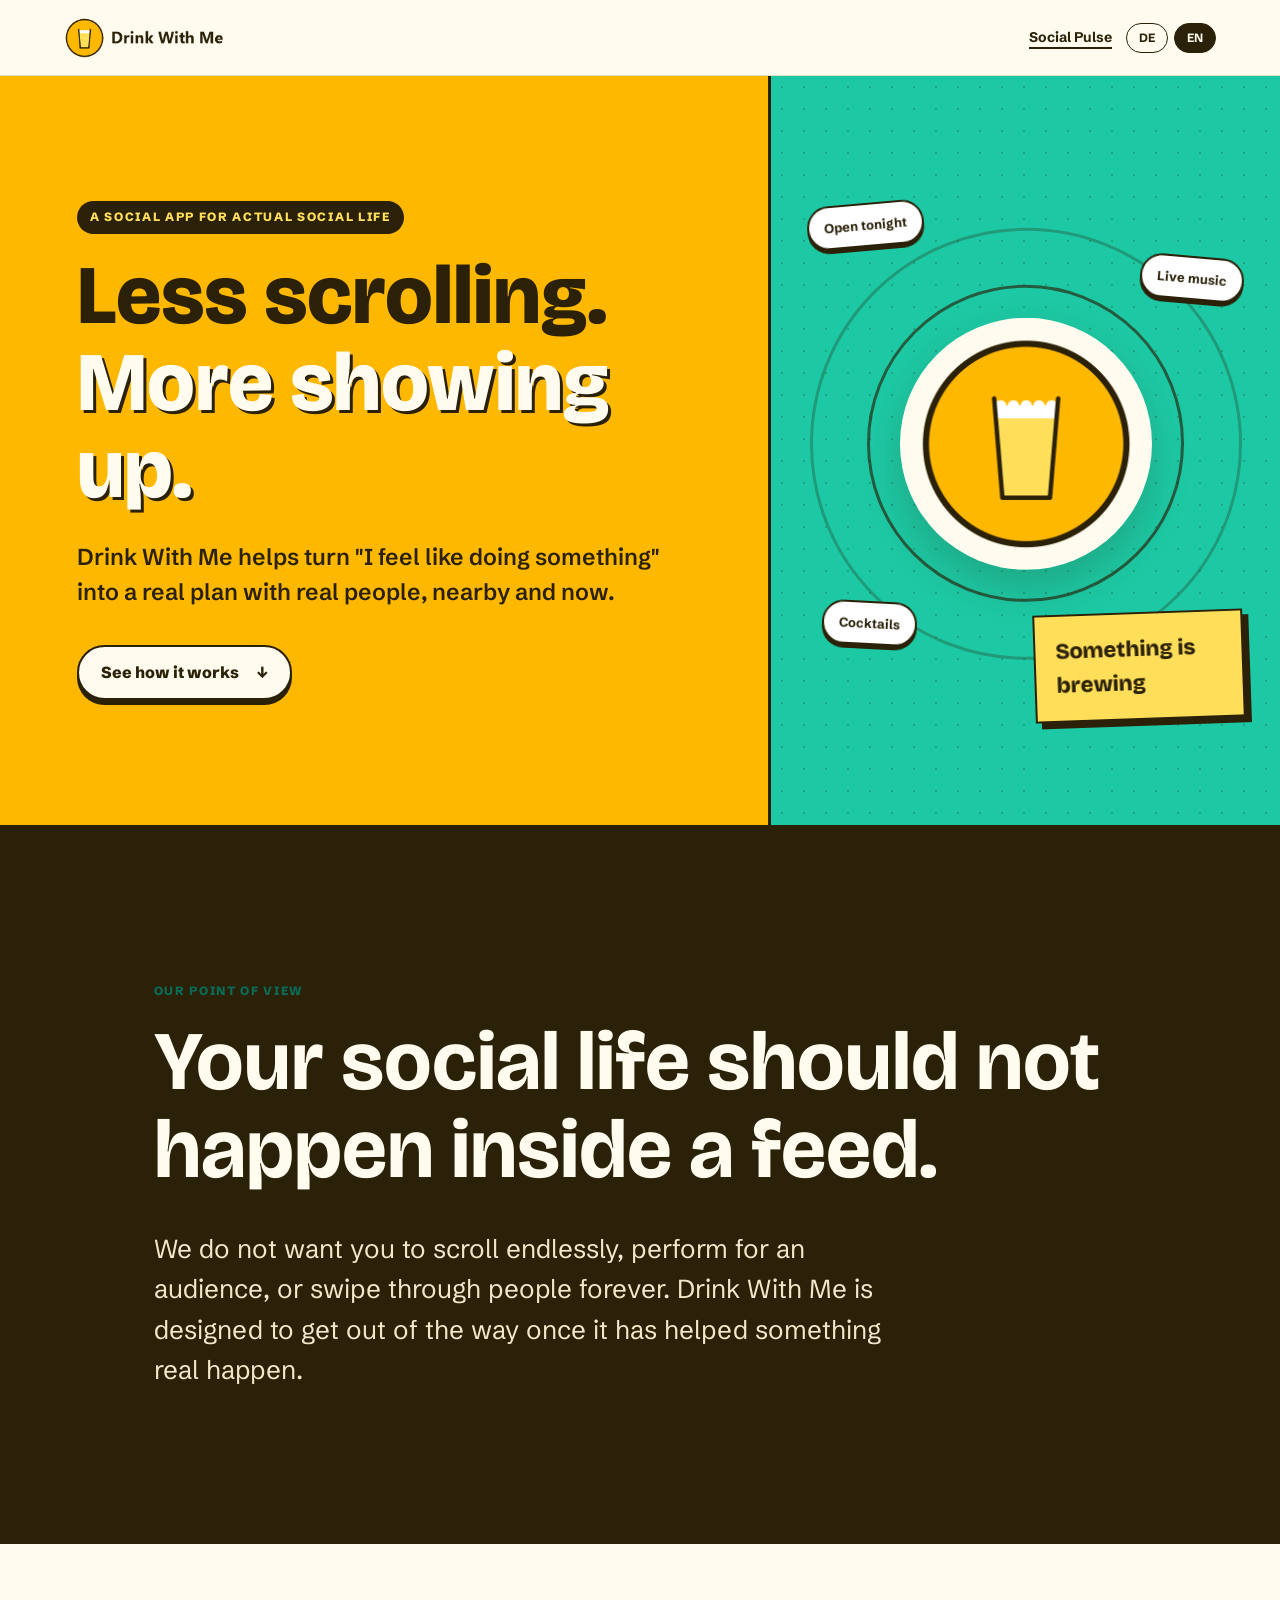
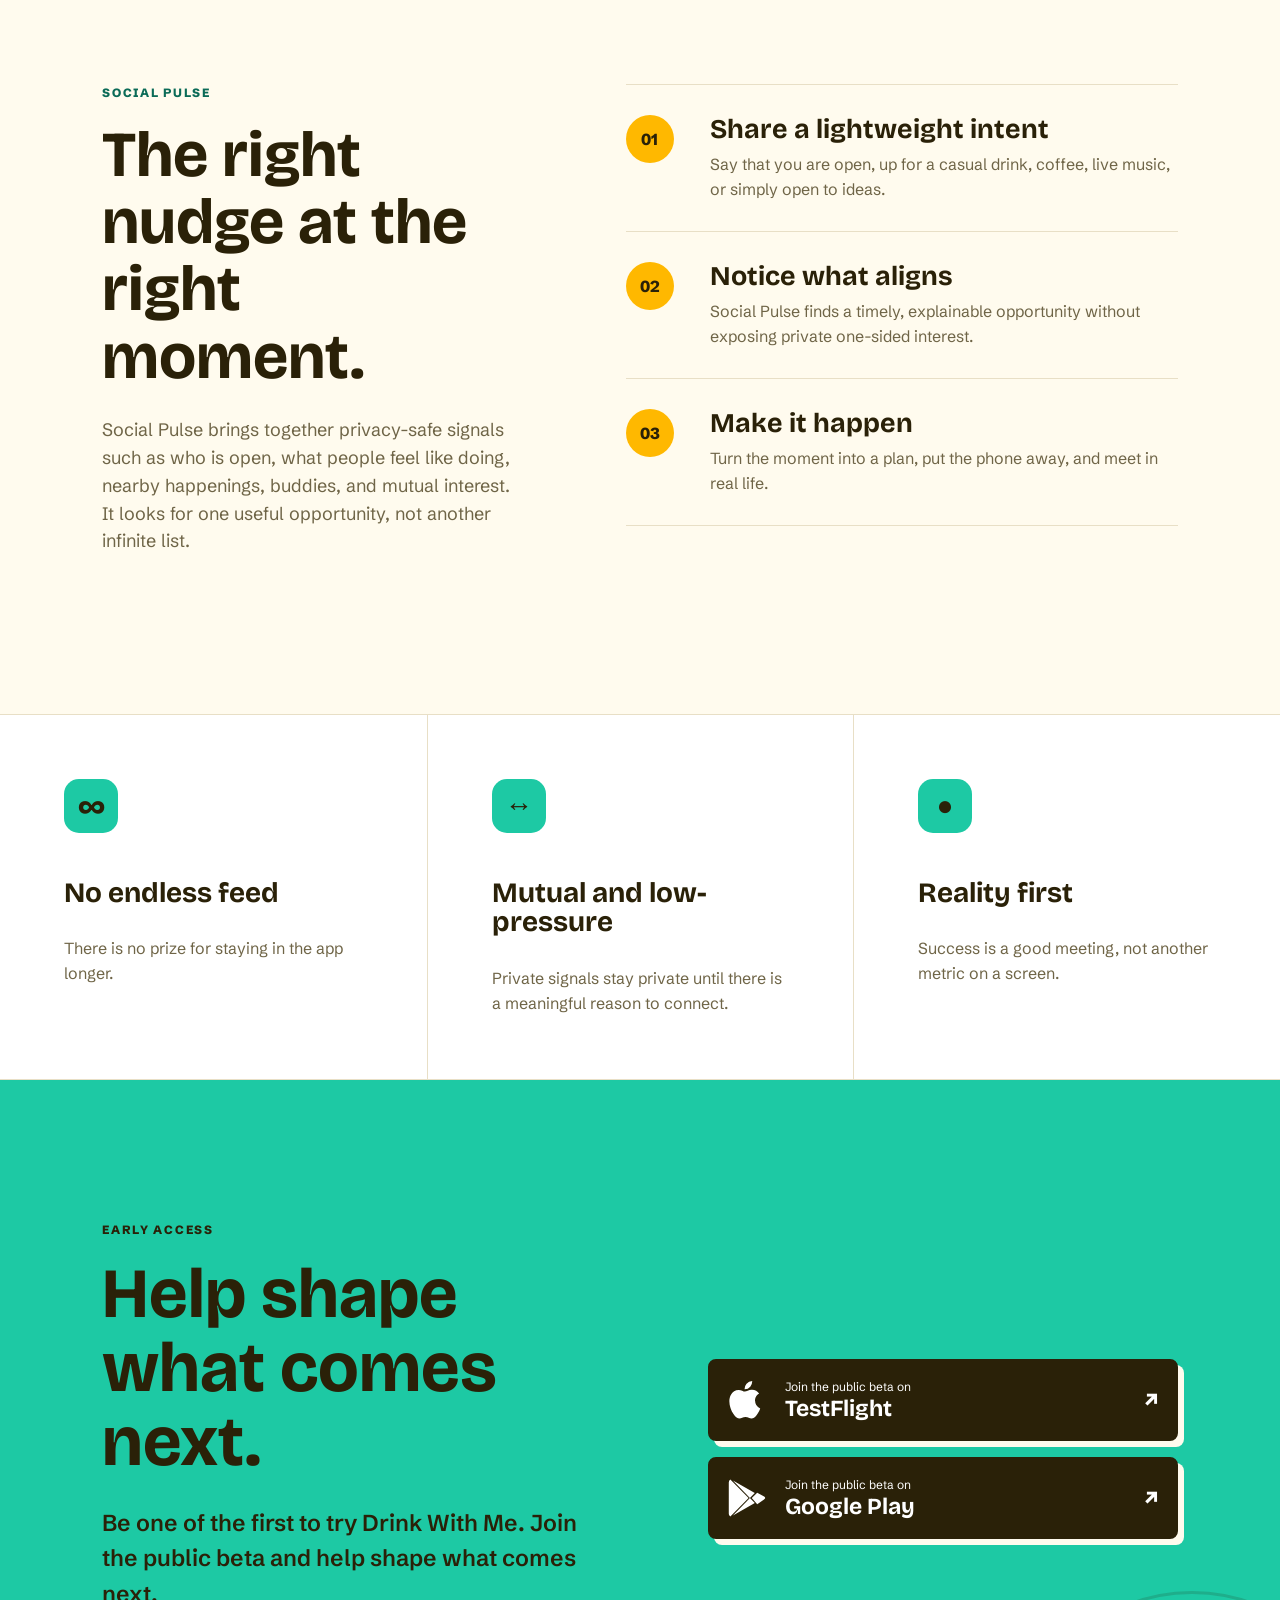
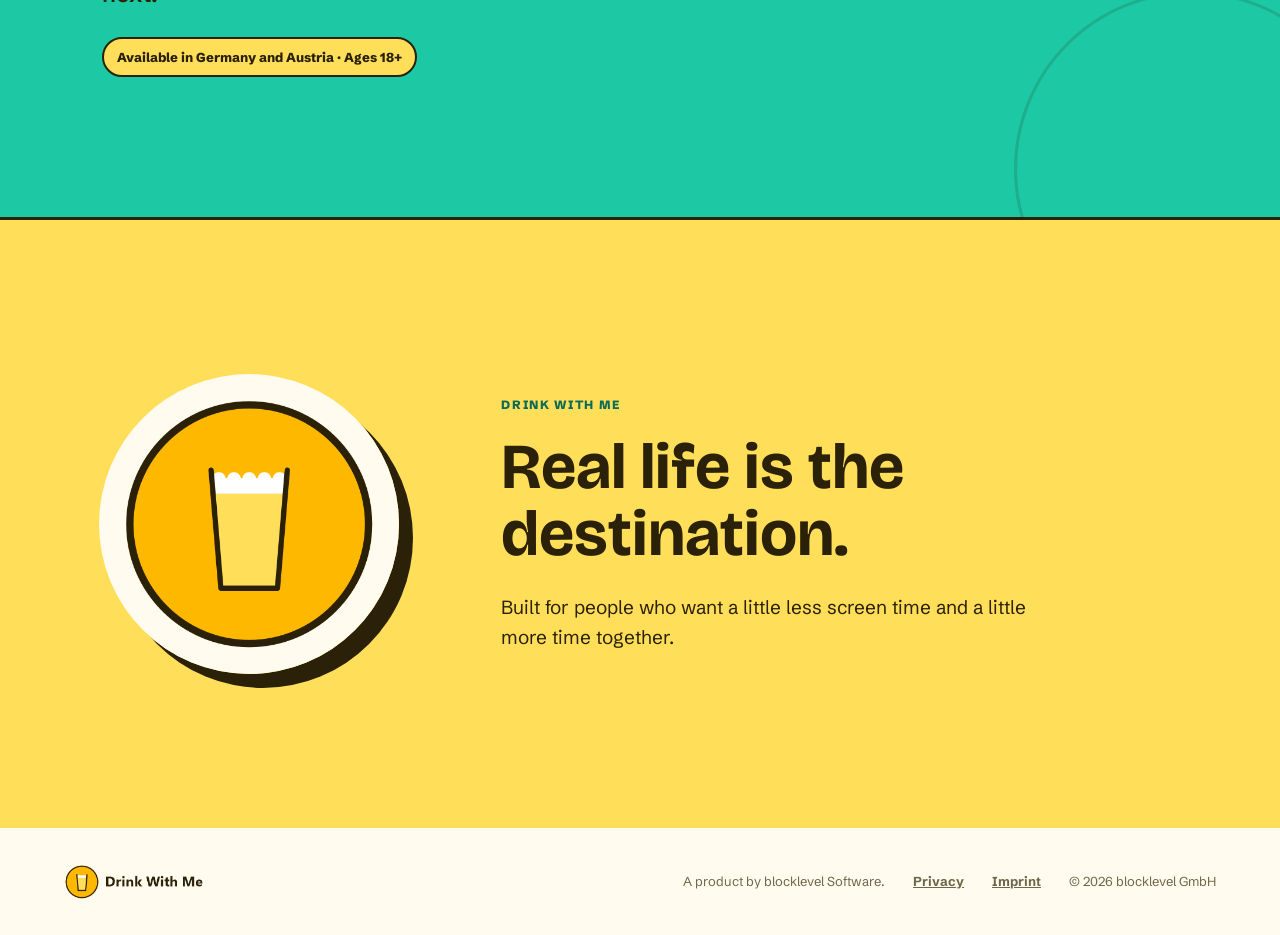
==== commit 59733d29: "Add public beta invitation page" ====
--- a/index.html
+++ b/index.html
@@ -91,6 +91,31 @@
         <h3 data-i18n="principle3Title">Reality first</h3>
         <p data-i18n="principle3Copy">Success is a good meeting, not another metric on a screen.</p>
       </article>
+    </section>
+
+    <section class="early-access" aria-labelledby="early-access-title">
+      <div class="early-access-copy">
+        <p class="section-label" data-i18n="earlyAccessLabel">Early access</p>
+        <h2 id="early-access-title" data-i18n="earlyAccessTitle">Help shape what comes next.</h2>
+        <p data-i18n="earlyAccessCopy">Be one of the first to try Drink With Me. Join the public beta and help shape what comes next.</p>
+        <p class="eligibility" data-i18n="earlyAccessEligibility">Available in Germany and Austria · Ages 18+</p>
+      </div>
+      <div class="store-links" aria-label="Public beta downloads" data-i18n-attr="aria-label:storeLinksAria">
+        <a class="store-link" href="https://testflight.apple.com/join/axvwhX94?utm_source=drinkwithme_site&amp;utm_medium=website&amp;utm_campaign=public_beta_2026&amp;utm_content=ios" data-i18n-attr="aria-label:testFlightAria">
+          <svg class="store-icon" viewBox="0 0 24 24" aria-hidden="true">
+            <path d="M17.05 12.54c-.03-3.04 2.48-4.5 2.59-4.57a5.56 5.56 0 0 0-4.38-2.37c-1.84-.2-3.63 1.1-4.57 1.1-.96 0-2.4-1.08-3.96-1.05a5.8 5.8 0 0 0-4.87 2.98c-2.12 3.67-.54 9.07 1.49 12.04 1.02 1.46 2.2 3.08 3.76 3.02 1.53-.06 2.1-.97 3.95-.97 1.83 0 2.37.97 3.96.93 1.64-.02 2.67-1.46 3.65-2.93a12.04 12.04 0 0 0 1.67-3.4 5.24 5.24 0 0 1-3.24-4.78ZM14.06 3.64A5.34 5.34 0 0 0 15.28 0a5.5 5.5 0 0 0-3.56 1.73 5.09 5.09 0 0 0-1.25 3.5 4.56 4.56 0 0 0 3.59-1.59Z"/>
+          </svg>
+          <span><small data-i18n="testFlightKicker">Join the public beta on</small><strong>TestFlight</strong></span>
+          <span class="store-arrow" aria-hidden="true">↗</span>
+        </a>
+        <a class="store-link" href="https://play.google.com/apps/testing/me.drinkwith.drink_with_me?utm_source=drinkwithme_site&amp;utm_medium=website&amp;utm_campaign=public_beta_2026&amp;utm_content=android" data-i18n-attr="aria-label:googlePlayAria">
+          <svg class="store-icon" viewBox="0 0 24 24" aria-hidden="true">
+            <path d="M1.47.34A2.2 2.2 0 0 0 .5 2.18v19.64c0 .76.37 1.43.97 1.84L13 12 1.47.34Zm1.64.67 13.82 7.84-3.08 3.08L3.11 1.01Zm0 21.98 10.74-10.92 3.08 3.08L3.11 22.99Zm15.35-7.02L15 12.07l3.46-3.46 4.07 2.31c1.29.73 1.29 1.43 0 2.16l-4.07 2.89Z"/>
+          </svg>
+          <span><small data-i18n="googlePlayKicker">Join the public beta on</small><strong>Google Play</strong></span>
+          <span class="store-arrow" aria-hidden="true">↗</span>
+        </a>
+      </div>
     </section>
 
     <section class="closing" aria-labelledby="closing-title">
@@ -171,6 +196,15 @@
           principle2Copy: 'Private Signale bleiben privat, bis es einen sinnvollen Grund für Kontakt gibt.',
           principle3Title: 'Realität zuerst',
           principle3Copy: 'Erfolg ist ein gutes Treffen, nicht noch eine Kennzahl auf dem Bildschirm.',
+          earlyAccessLabel: 'Früh dabei sein',
+          earlyAccessTitle: 'Gestalte mit, wie es weitergeht.',
+          earlyAccessCopy: 'Teste Drink With Me als eine der ersten Personen. Nimm an der öffentlichen Beta teil und gestalte mit, wie es weitergeht.',
+          earlyAccessEligibility: 'Verfügbar in Deutschland und Österreich · Ab 18 Jahren',
+          storeLinksAria: 'Downloads für die öffentliche Beta',
+          testFlightKicker: 'Öffentliche Beta über',
+          testFlightAria: 'An der öffentlichen Beta über TestFlight teilnehmen',
+          googlePlayKicker: 'Öffentliche Beta bei',
+          googlePlayAria: 'An der öffentlichen Beta bei Google Play teilnehmen',
           closingLabel: 'Drink With Me',
           closingTitle: 'Das echte Leben ist das Ziel.',
           closingCopy: 'Entwickelt für Menschen, die etwas weniger Bildschirmzeit und etwas mehr gemeinsame Zeit wollen.',
@@ -210,6 +244,15 @@
           principle2Copy: 'Private signals stay private until there is a meaningful reason to connect.',
           principle3Title: 'Reality first',
           principle3Copy: 'Success is a good meeting, not another metric on a screen.',
+          earlyAccessLabel: 'Early access',
+          earlyAccessTitle: 'Help shape what comes next.',
+          earlyAccessCopy: 'Be one of the first to try Drink With Me. Join the public beta and help shape what comes next.',
+          earlyAccessEligibility: 'Available in Germany and Austria · Ages 18+',
+          storeLinksAria: 'Public beta downloads',
+          testFlightKicker: 'Join the public beta on',
+          testFlightAria: 'Join the public beta on TestFlight',
+          googlePlayKicker: 'Join the public beta on',
+          googlePlayAria: 'Join the public beta on Google Play',
           closingLabel: 'Drink With Me',
           closingTitle: 'Real life is the destination.',
           closingCopy: 'Built for people who want a little less screen time and a little more time together.',
--- a/styles.css
+++ b/styles.css
@@ -87,6 +87,58 @@
 .principles h3 { font-size: 28px; }
 .principles p { max-width: 310px; margin-bottom: 0; color: var(--muted); }
 
+.early-access {
+  position: relative;
+  display: grid;
+  grid-template-columns: minmax(0, 1fr) minmax(320px, 470px);
+  gap: clamp(52px, 10vw, 150px);
+  align-items: center;
+  overflow: hidden;
+  padding: clamp(80px, 11vw, 145px) clamp(24px, 8vw, 120px);
+  background: var(--mint);
+  border-bottom: 3px solid var(--espresso);
+}
+.early-access::after {
+  content: "";
+  position: absolute;
+  right: -90px;
+  bottom: -130px;
+  width: 350px;
+  aspect-ratio: 1;
+  border: 3px solid var(--espresso);
+  border-radius: 50%;
+  opacity: .16;
+  pointer-events: none;
+}
+.early-access-copy { position: relative; z-index: 1; max-width: 720px; }
+.early-access .section-label { color: var(--espresso); }
+.early-access h2 { max-width: 720px; margin-bottom: 26px; font-size: clamp(40px, 5.5vw, 76px); }
+.early-access-copy > p:not(.section-label, .eligibility) { max-width: 660px; margin-bottom: 24px; font-size: clamp(18px, 2vw, 23px); font-weight: 600; }
+.eligibility { display: inline-block; margin-bottom: 0; padding: 8px 13px; border: 2px solid var(--espresso); border-radius: 999px; background: var(--lemon); font-size: 13px; font-weight: 800; }
+.store-links { position: relative; z-index: 1; display: grid; gap: 16px; }
+.store-link {
+  display: grid;
+  grid-template-columns: 42px minmax(0, 1fr) 24px;
+  gap: 15px;
+  align-items: center;
+  min-height: 82px;
+  padding: 14px 18px;
+  border: 2px solid var(--espresso);
+  border-radius: 8px;
+  background: var(--espresso);
+  color: var(--surface);
+  box-shadow: 6px 6px 0 var(--foam);
+  text-decoration: none;
+  transition: transform 160ms ease, box-shadow 160ms ease;
+}
+.store-link:hover, .store-link:focus-visible { transform: translate(-2px, -2px); box-shadow: 8px 8px 0 var(--foam); }
+.store-link:active { transform: translate(3px, 3px); box-shadow: 3px 3px 0 var(--foam); }
+.store-icon { width: 38px; height: 38px; fill: currentColor; }
+.store-link span { min-width: 0; }
+.store-link small { display: block; margin-bottom: 3px; font-size: 12px; line-height: 1.2; }
+.store-link strong { display: block; overflow-wrap: anywhere; font-family: var(--display); font-size: 23px; line-height: 1; }
+.store-arrow { font-size: 22px; font-weight: 800; text-align: right; }
+
 .closing { display: grid; grid-template-columns: minmax(180px, 300px) minmax(0, 680px); justify-content: center; align-items: center; gap: clamp(40px, 8vw, 110px); padding: clamp(80px, 12vw, 170px) 24px; background: var(--lemon); }
 .closing img { border-radius: 50%; box-shadow: 14px 14px 0 var(--espresso); }
 .closing p:last-child { max-width: 560px; margin-bottom: 0; font-size: 19px; }
@@ -106,6 +158,8 @@
   .principles { grid-template-columns: 1fr; }
   .principles article { min-height: 0; }
   .principles article + article { border-top: 1px solid var(--outline); border-left: 0; }
+  .early-access { grid-template-columns: 1fr; }
+  .store-links { max-width: 540px; }
 }
 
 @media (max-width: 580px) {
@@ -119,8 +173,11 @@
   .hero-visual { min-height: 470px; }
   .signal-two { top: 18%; }
   .meeting-note { font-size: 18px; }
-  .manifesto, .pulse-section { padding-inline: 22px; }
+  .manifesto, .pulse-section, .early-access { padding-inline: 22px; }
   .steps li { grid-template-columns: 50px 1fr; gap: 14px; }
+  .early-access { gap: 40px; }
+  .early-access h2 { font-size: 42px; }
+  .eligibility { border-radius: 8px; }
   .closing { grid-template-columns: 130px 1fr; gap: 28px; }
   .closing h2 { font-size: 38px; }
   footer { align-items: flex-start; flex-direction: column; }
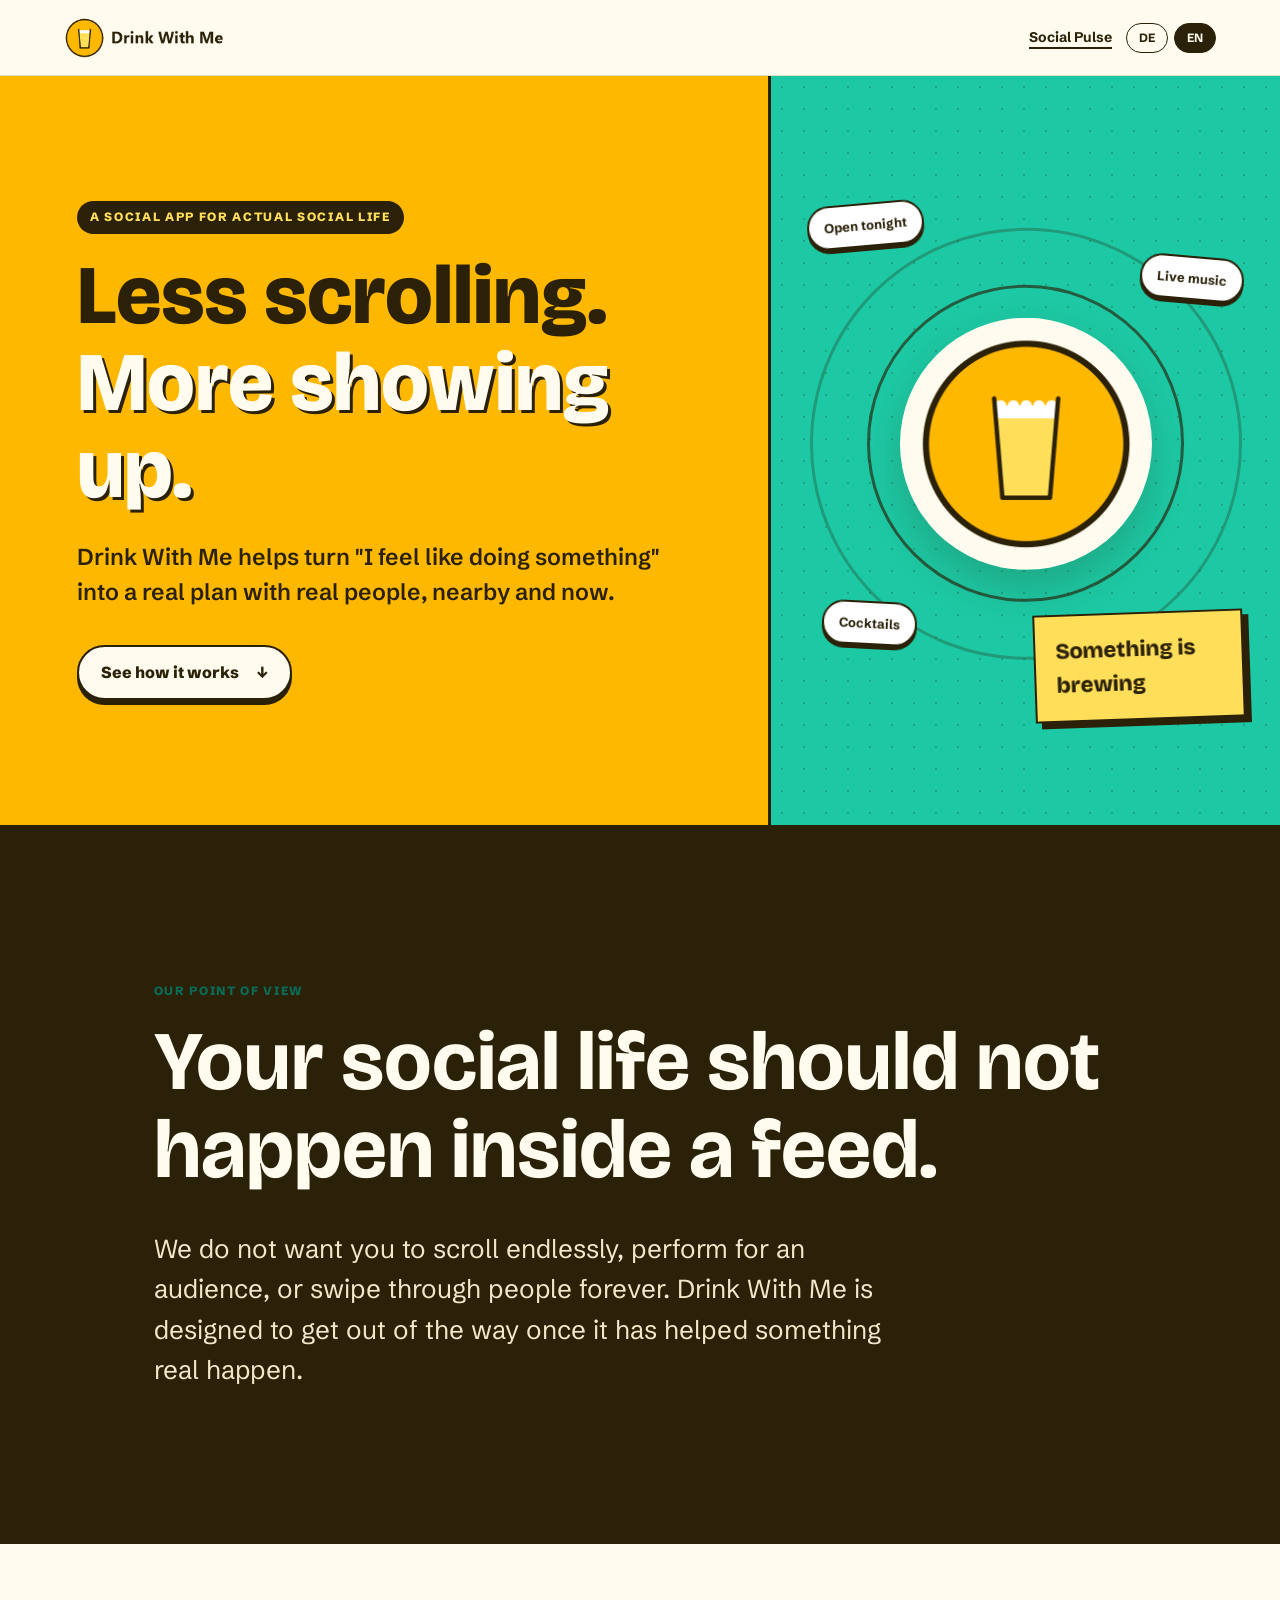
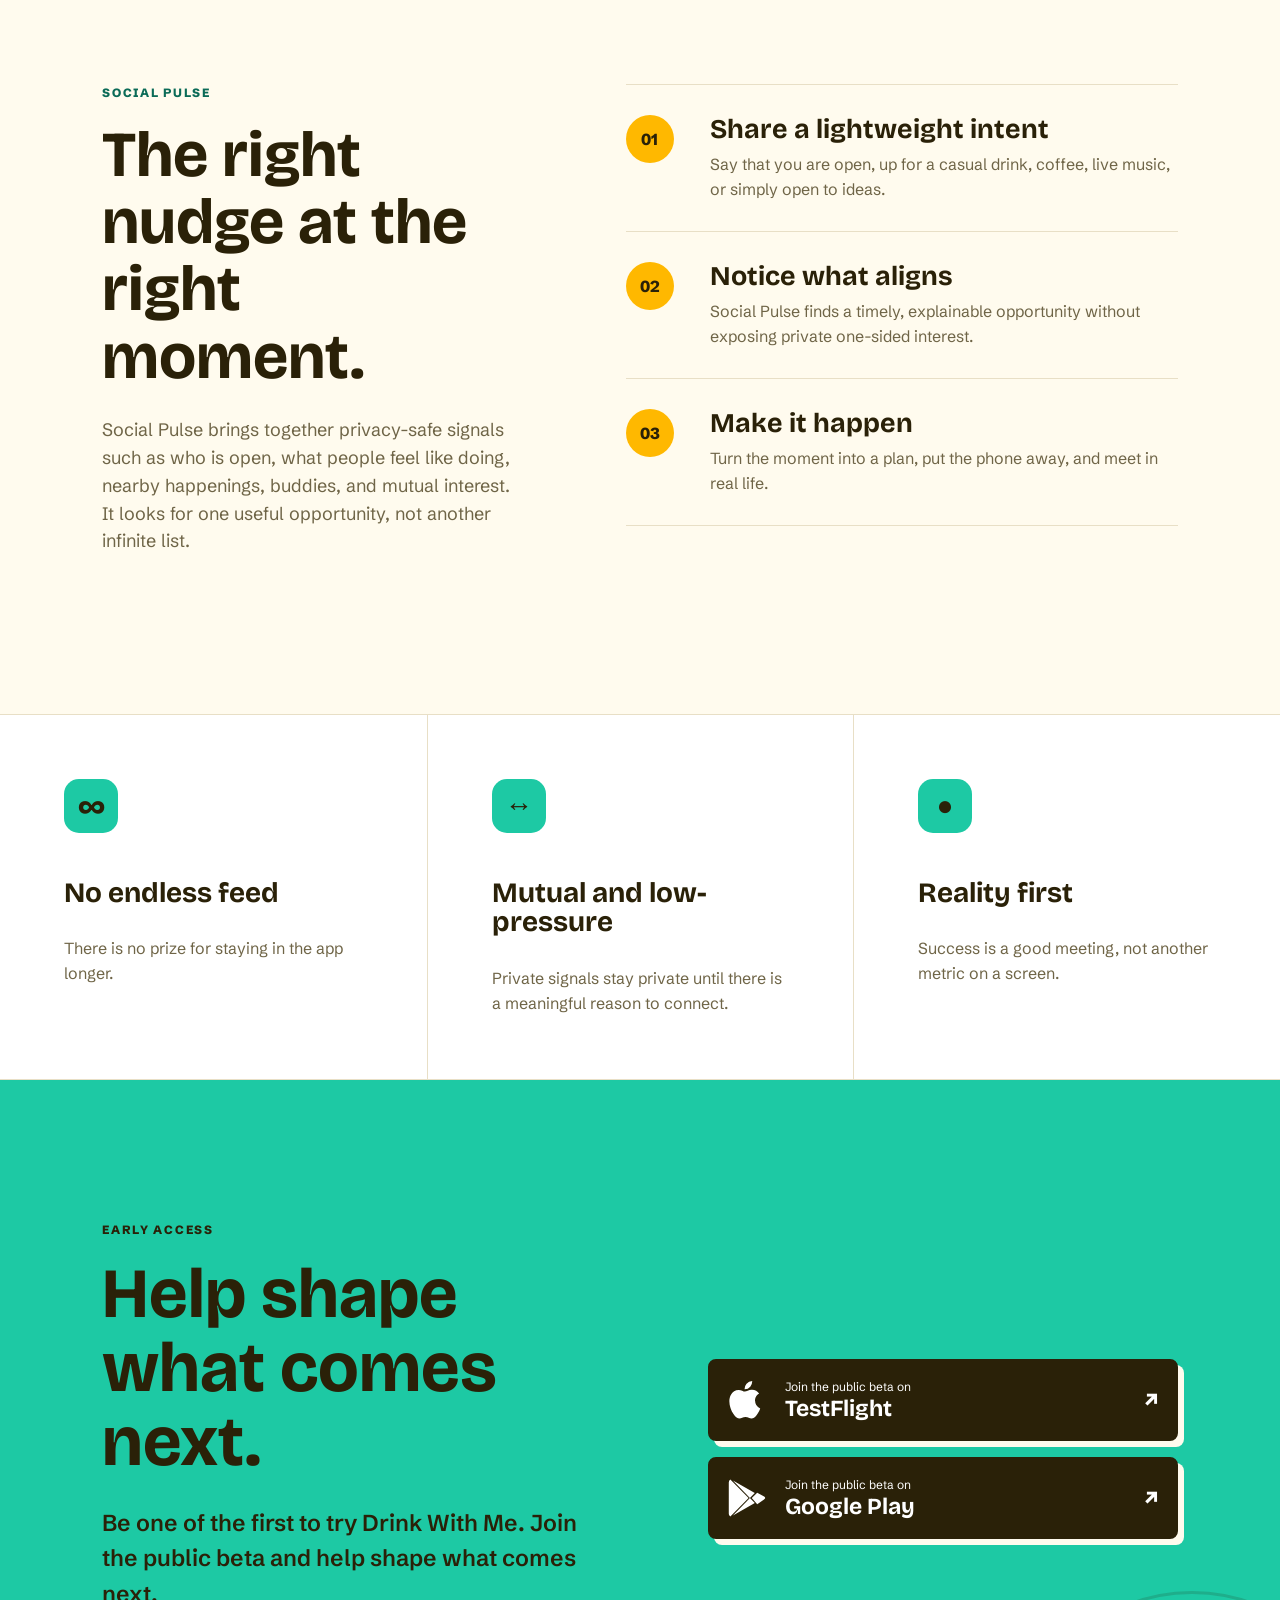
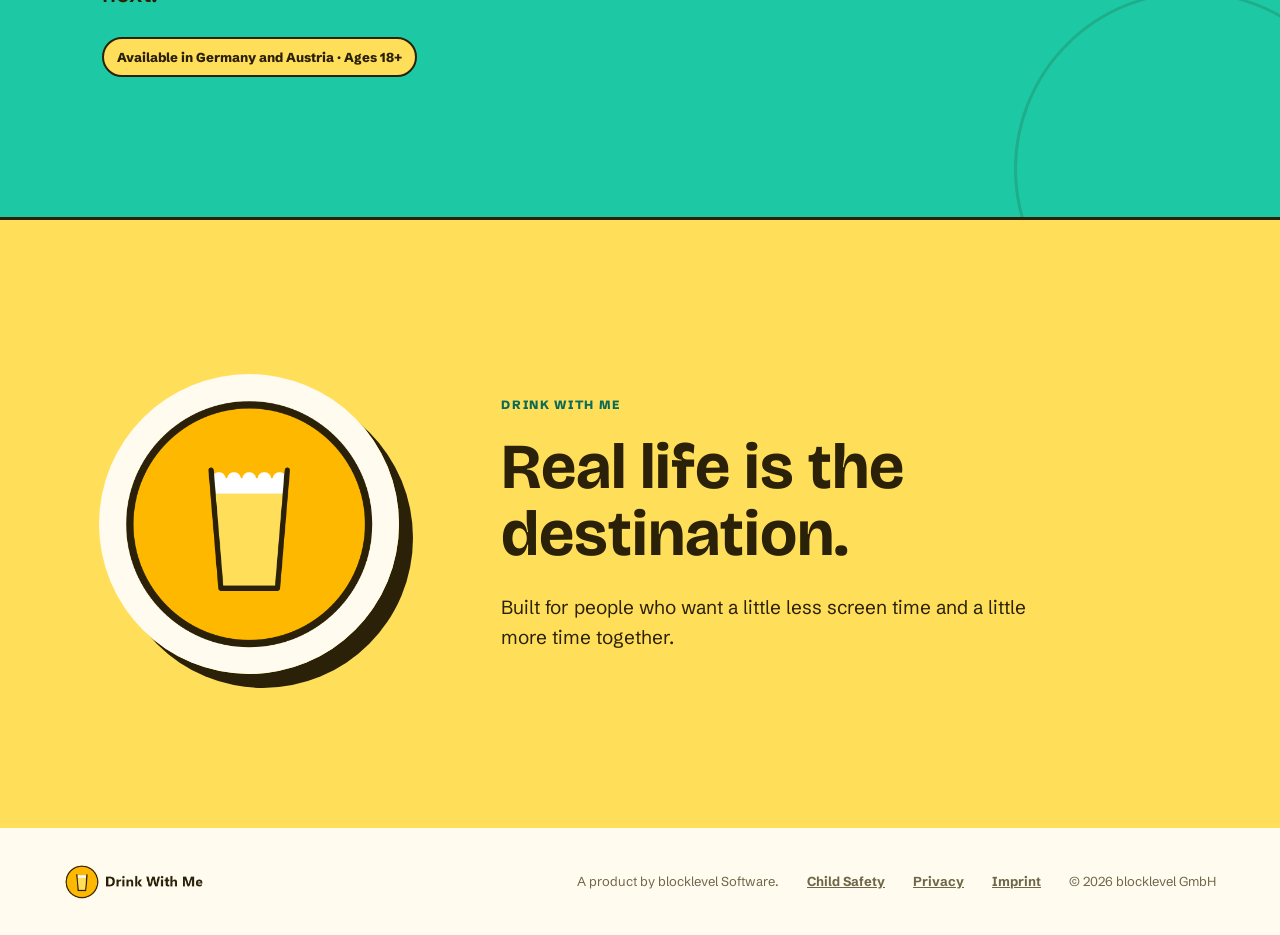
==== commit 2a704226: "Add child safety standards page" ====
--- a/index.html
+++ b/index.html
@@ -10,7 +10,7 @@
   <link rel="preconnect" href="https://fonts.googleapis.com">
   <link rel="preconnect" href="https://fonts.gstatic.com" crossorigin>
   <link href="https://fonts.googleapis.com/css2?family=Bricolage+Grotesque:opsz,wght@12..96,600..800&family=Schibsted+Grotesk:wght@400;500;600;700&display=swap" rel="stylesheet">
-  <link rel="stylesheet" href="styles.css">
+  <link rel="stylesheet" href="styles.css?v=20260823-1">
 </head>
 <body>
   <header class="site-header">
@@ -131,6 +131,7 @@
   <footer>
     <img src="assets/logo-banner.png" alt="Drink With Me">
     <p data-i18n="footerProduct">A product by blocklevel Software.</p>
+    <a href="child-safety.html" data-i18n="footerChildSafety">Child Safety</a>
     <a href="privacy.html" data-i18n="footerPrivacy">Datenschutz</a>
     <a href="impressum.html" data-i18n="footerImprint">Impressum</a>
     <span>© 2026 blocklevel GmbH</span>
@@ -209,6 +210,7 @@
           closingTitle: 'Das echte Leben ist das Ziel.',
           closingCopy: 'Entwickelt für Menschen, die etwas weniger Bildschirmzeit und etwas mehr gemeinsame Zeit wollen.',
           footerProduct: 'Ein Produkt von blocklevel Software.',
+          footerChildSafety: 'Kinderschutz',
           footerPrivacy: 'Datenschutz',
           footerImprint: 'Impressum'
         },
@@ -257,6 +259,7 @@
           closingTitle: 'Real life is the destination.',
           closingCopy: 'Built for people who want a little less screen time and a little more time together.',
           footerProduct: 'A product by blocklevel Software.',
+          footerChildSafety: 'Child Safety',
           footerPrivacy: 'Privacy',
           footerImprint: 'Imprint'
         }
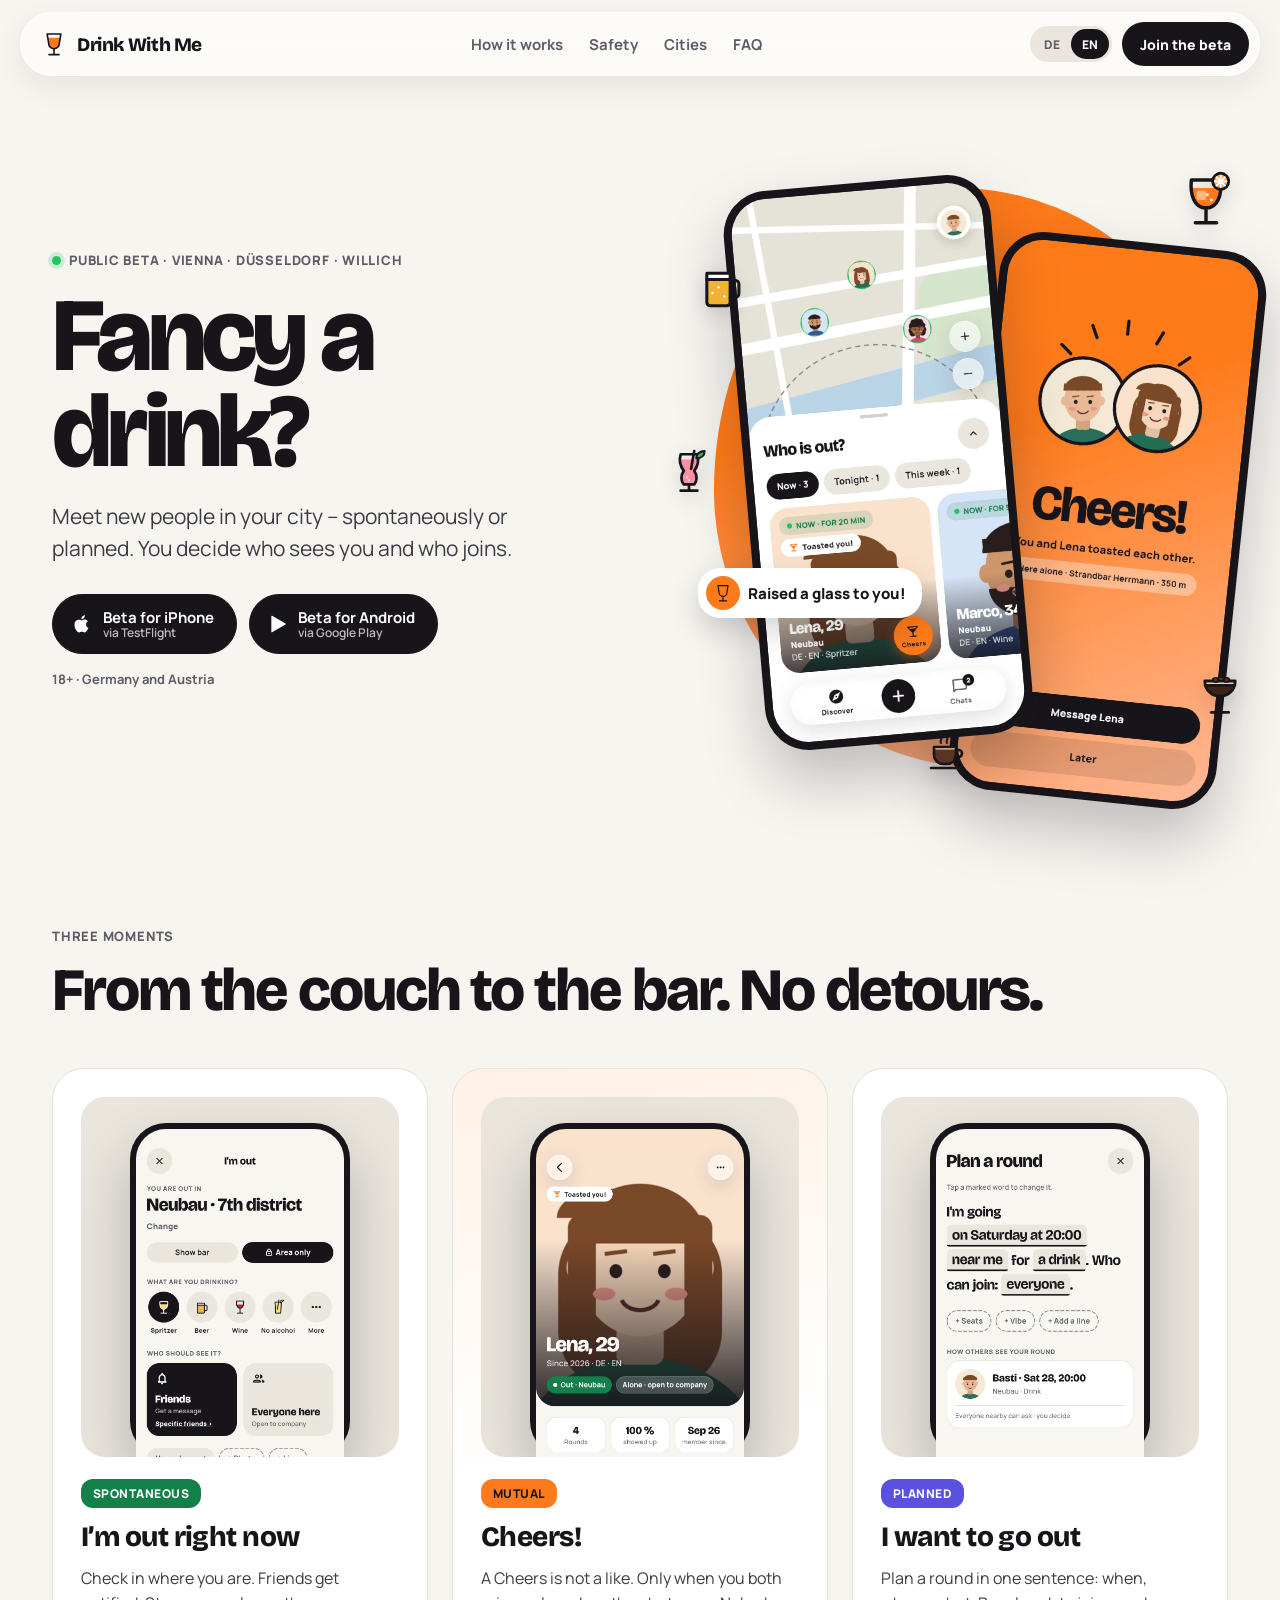
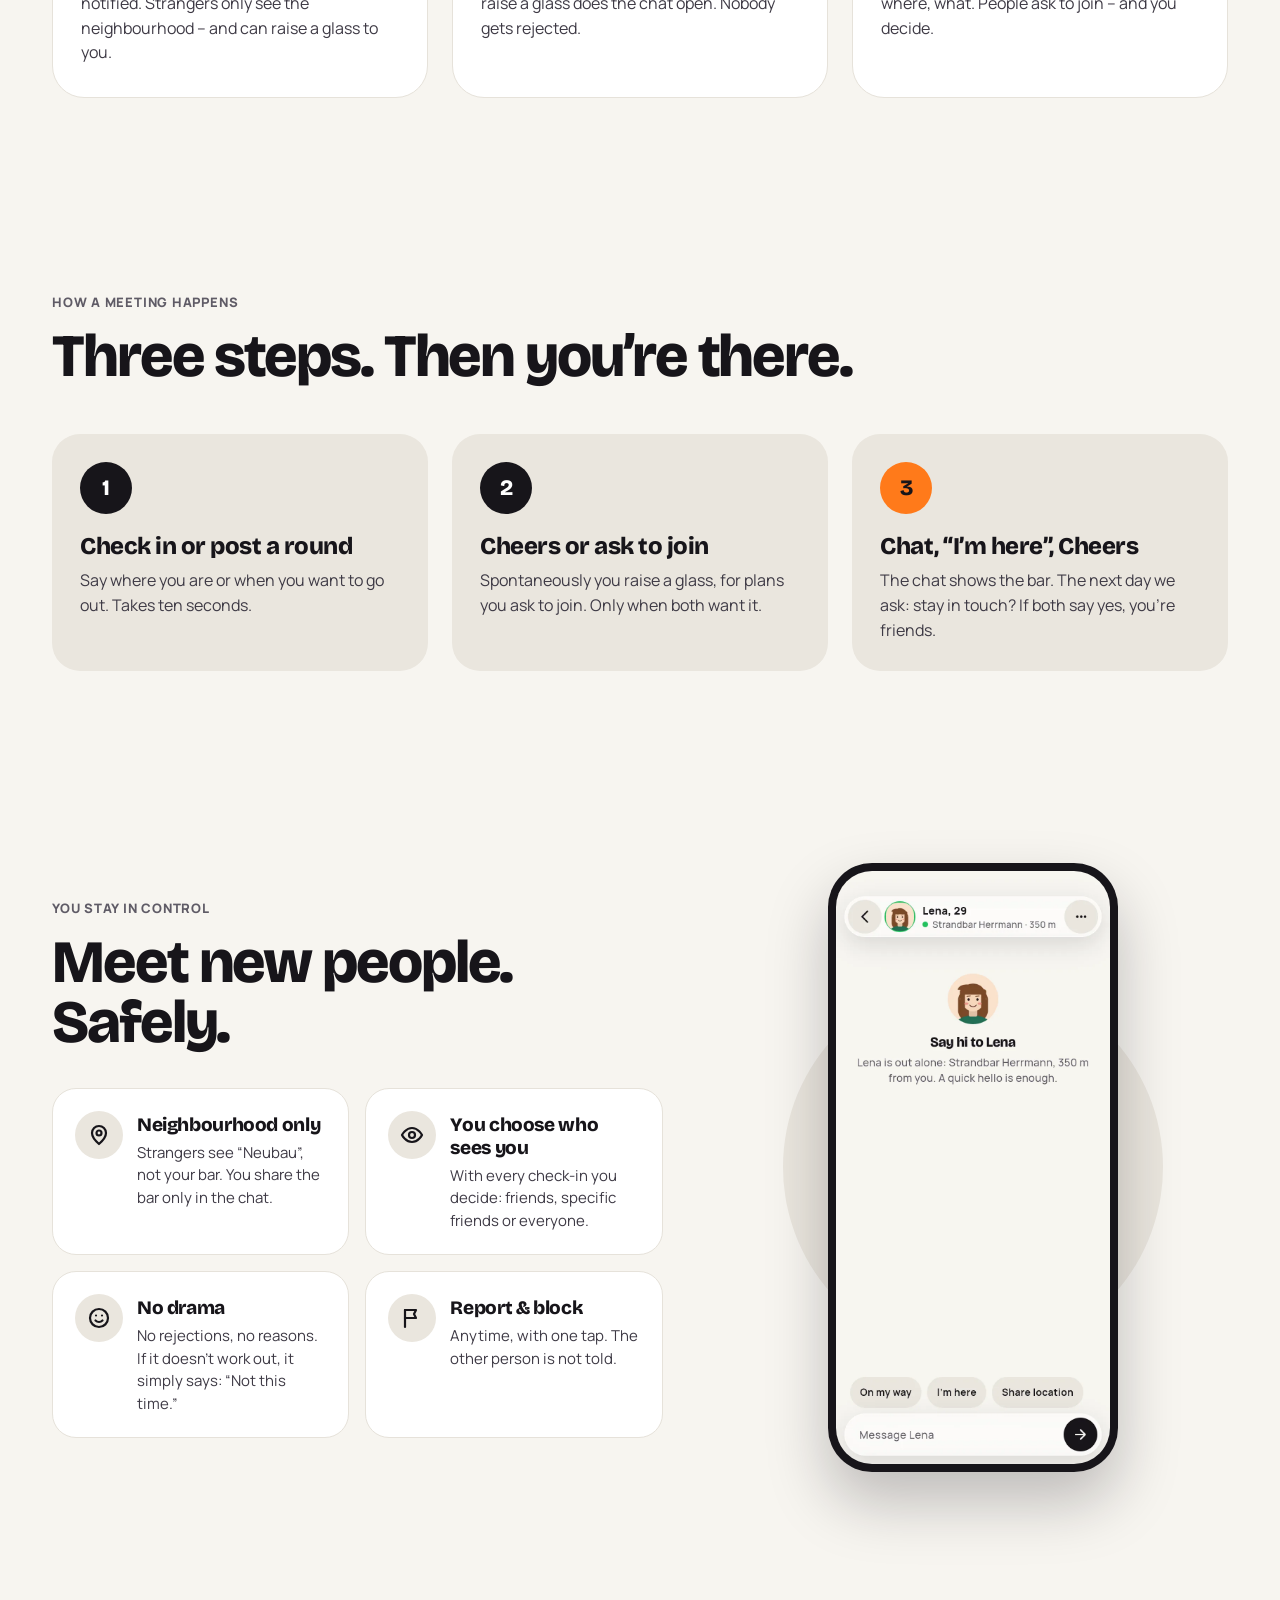
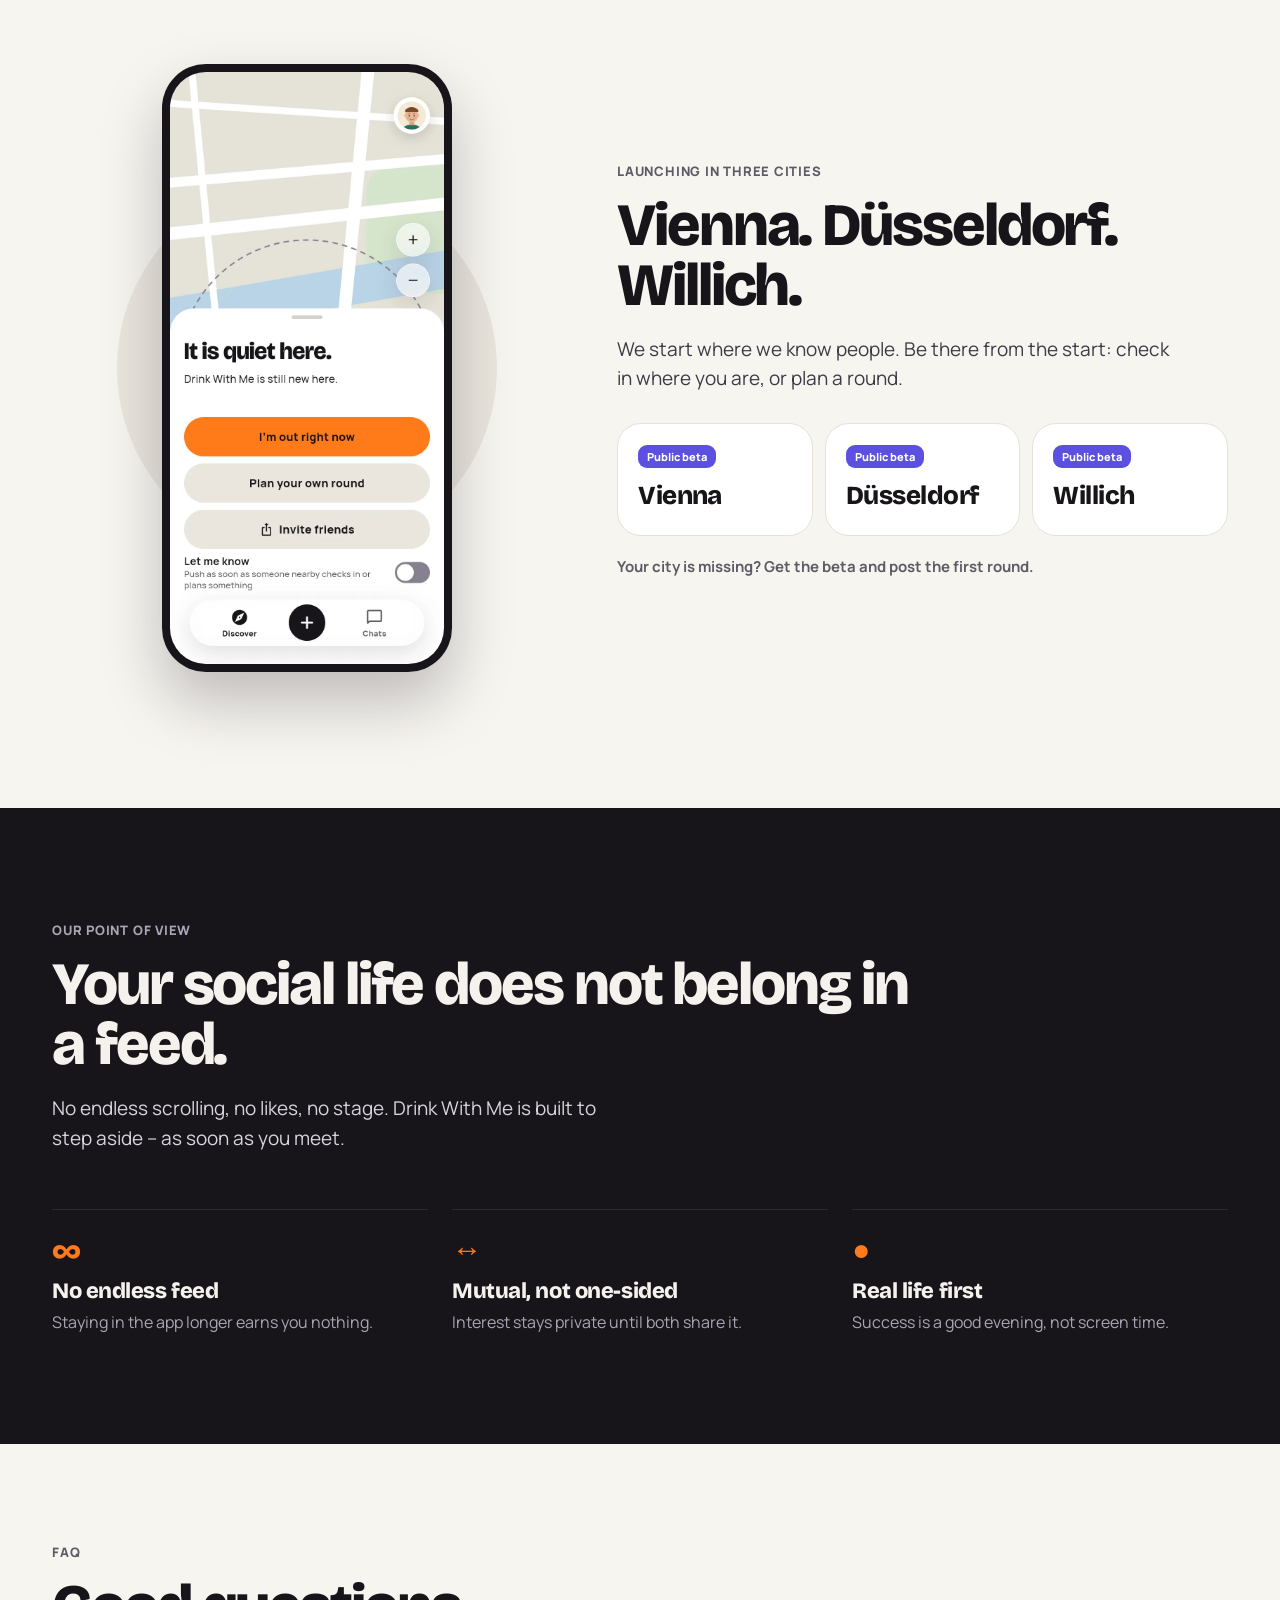
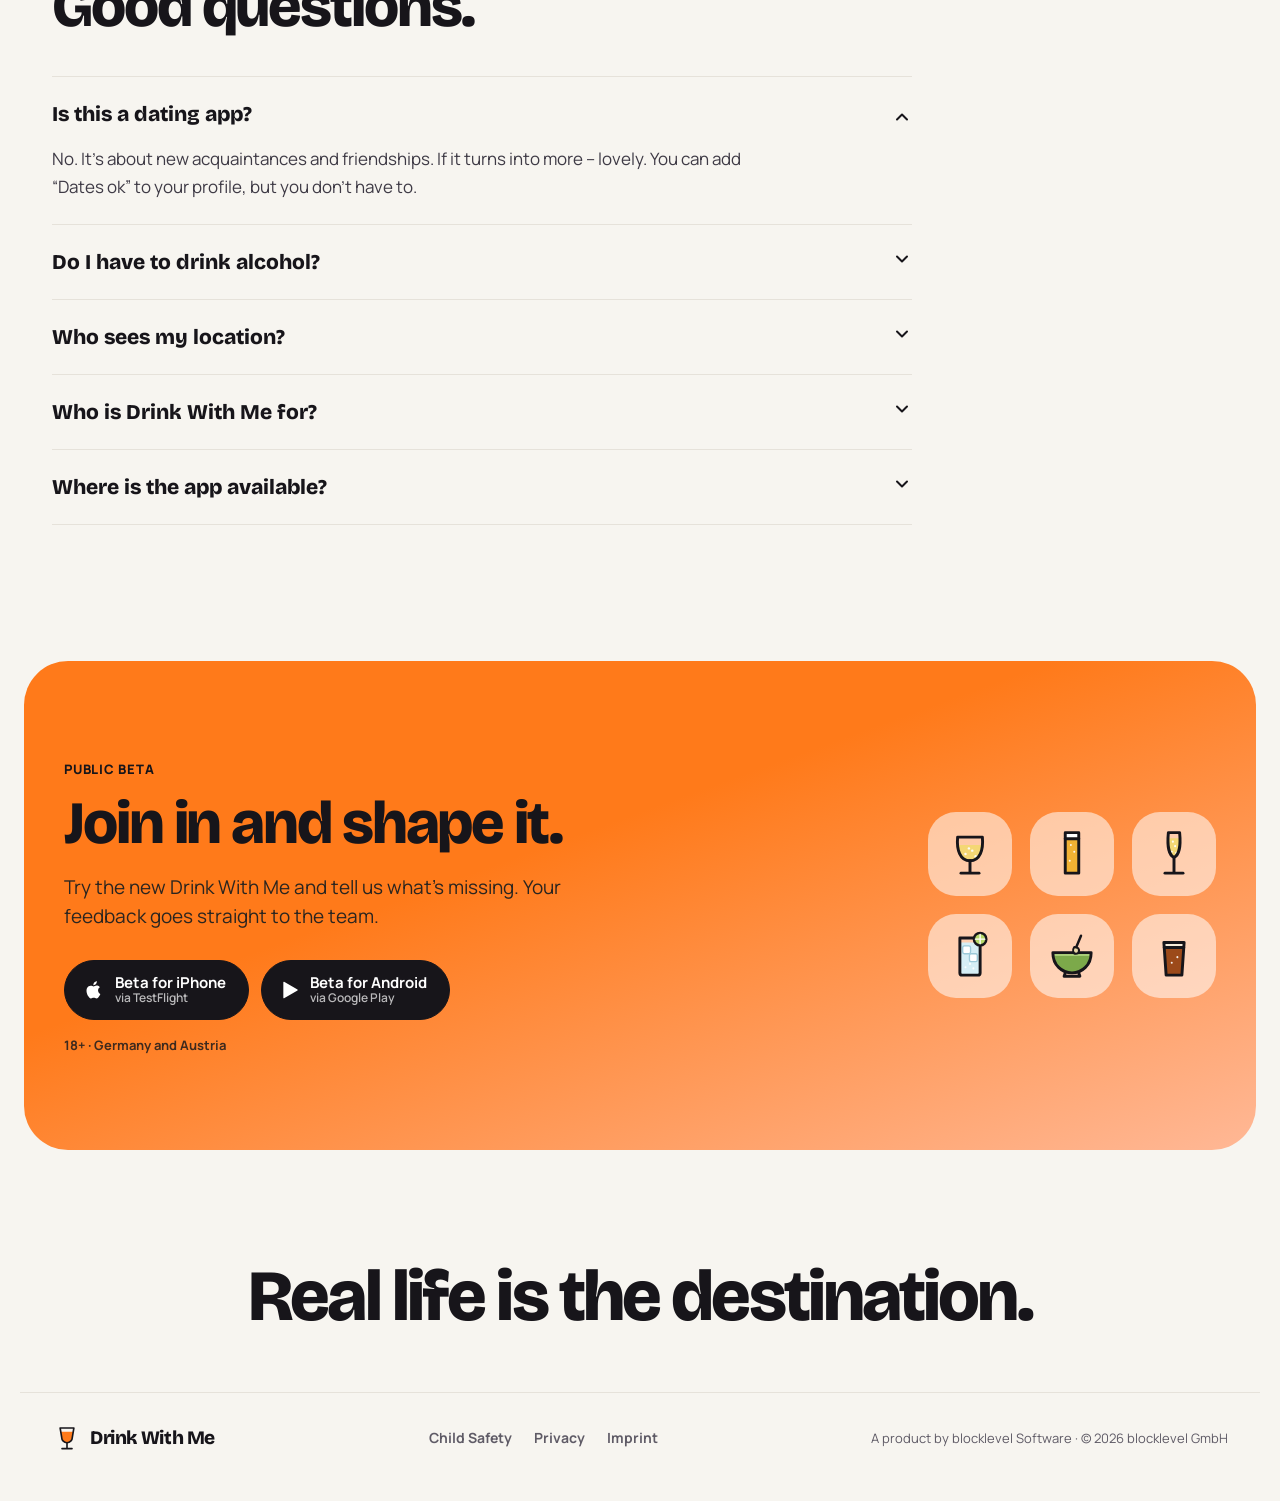
==== commit 61bb0ce8: "Relaunch drink-with-me.net in Brand v3 - New landing page: German at /, English at /en/, with screen" ====
--- a/index.html
+++ b/index.html
@@ -1,336 +1,162 @@
 <!doctype html>
-<html lang="en">
+<html lang="de">
 <head>
-  <meta charset="utf-8">
-  <meta name="viewport" content="width=device-width, initial-scale=1">
-  <meta name="description" content="Drink With Me turns lightweight social intent into meaningful real-world meetings through Social Pulse.">
-  <meta name="theme-color" content="#ffb800">
-  <title>Drink With Me - Real life is the destination</title>
-  <link rel="icon" href="assets/favicon.png" type="image/png">
-  <link rel="preconnect" href="https://fonts.googleapis.com">
-  <link rel="preconnect" href="https://fonts.gstatic.com" crossorigin>
-  <link href="https://fonts.googleapis.com/css2?family=Bricolage+Grotesque:opsz,wght@12..96,600..800&family=Schibsted+Grotesk:wght@400;500;600;700&display=swap" rel="stylesheet">
-  <link rel="stylesheet" href="styles.css?v=20260823-1">
+<meta charset="utf-8">
+<meta name="viewport" content="width=device-width, initial-scale=1">
+<title>Drink With Me – Auf einen Drink? Neue Leute in deiner Stadt</title>
+<meta name="description" content="Triff neue Leute in deiner Stadt – spontan oder geplant. Einchecken, gegenseitig zuprosten, Runden planen. Öffentliche Beta in Wien, Düsseldorf und Willich.">
+<meta name="theme-color" content="#FF7A1A">
+<link rel="canonical" href="https://drink-with-me.net/">
+<link rel="alternate" hreflang="de" href="https://drink-with-me.net/">
+<link rel="alternate" hreflang="en" href="https://drink-with-me.net/en/">
+<link rel="alternate" hreflang="x-default" href="https://drink-with-me.net/">
+<script src="/assets/js/lang.js"></script>
+<link rel="icon" href="/assets/img/favicon.svg" type="image/svg+xml">
+<meta property="og:type" content="website">
+<meta property="og:site_name" content="Drink With Me">
+<meta property="og:locale" content="de_DE">
+<meta property="og:title" content="Drink With Me – Auf einen Drink? Neue Leute in deiner Stadt">
+<meta property="og:description" content="Triff neue Leute in deiner Stadt – spontan oder geplant. Einchecken, gegenseitig zuprosten, Runden planen. Öffentliche Beta in Wien, Düsseldorf und Willich.">
+<meta property="og:url" content="https://drink-with-me.net/">
+<meta property="og:image" content="https://drink-with-me.net/assets/img/og-de.png">
+<meta property="og:image:width" content="1200">
+<meta property="og:image:height" content="630">
+<meta name="twitter:card" content="summary_large_image">
+<link rel="preload" href="/assets/fonts/BricolageGrotesque-Variable.woff2" as="font" type="font/woff2" crossorigin>
+<link rel="preload" href="/assets/fonts/Manrope-Variable.woff2" as="font" type="font/woff2" crossorigin>
+<link rel="stylesheet" href="/assets/css/site.css">
 </head>
 <body>
-  <header class="site-header">
-    <a class="brand" href="#top" aria-label="Drink With Me home" data-i18n-attr="aria-label:brandAriaLabel">
-      <img src="assets/logo-banner.png" alt="Drink With Me">
-    </a>
-    <div class="header-tools">
-      <a class="header-link" href="#social-pulse" data-i18n="headerSocialPulse">Social Pulse</a>
-      <div class="lang-toggle" role="group" aria-label="Language switch">
-        <button type="button" data-set-lang="de" aria-pressed="false">DE</button>
-        <button type="button" data-set-lang="en" aria-pressed="true">EN</button>
+
+<div class="lp" id="top">
+  <header class="nav">
+    <a class="brand" href="#top" aria-label="Drink With Me"><svg width="30" height="30" viewBox="0 0 48 48" fill="none" stroke="currentColor" stroke-width="2.6" stroke-linecap="round" stroke-linejoin="round" aria-hidden="true" xmlns="http://www.w3.org/2000/svg"><defs><clipPath id="dwdrink1"><path d="M13 8 H35 L32.5 23 A8.5 8.5 0 0 1 15.5 23 Z"></path></clipPath></defs><g clip-path="url(#dwdrink1)" stroke="none"><rect x="0" y="14" width="48" height="48" fill="#FF7A1A"></rect></g><path d="M13 8 H35 L32.5 23 A8.5 8.5 0 0 1 15.5 23 Z"></path><path d="M24 31.5 V40"></path><path d="M16 41 H32"></path></svg><span>Drink With Me</span></a>
+    <nav class="links" aria-label="Seitennavigation"><a href="#momente">So geht’s</a><a href="#sicherheit">Sicherheit</a><a href="#staedte">Städte</a><a href="#faq">FAQ</a></nav>
+    <div class="navr">
+      <nav class="lang" aria-label="Sprache"><a href="/?lang=de" data-set-lang="de" hreflang="de" lang="de" aria-current="page" class="on">DE</a><a href="/en/" data-set-lang="en" hreflang="en" lang="en">EN</a></nav>
+      <a class="navcta" href="#beta">Beta testen</a>
+    </div>
+  </header>
+  <main>
+
+  <section class="hero">
+    <div class="herotext">
+      <span class="eyebrow live"><i></i>Öffentliche Beta · Wien · Düsseldorf · Willich</span>
+      <h1>Auf einen Drink?</h1>
+      <p class="lead">Triff neue Leute in deiner Stadt – spontan oder geplant. Du entscheidest, wer dich sieht und wer dazukommt.</p>
+      <div class="stores">
+      <a class="store dark" href="https://testflight.apple.com/join/axvwhX94?utm_source=drinkwithme_site&amp;utm_medium=website&amp;utm_campaign=public_beta_2026&amp;utm_content=ios" target="_blank" rel="noopener"><svg width="22" height="22" viewBox="0 0 24 24" fill="currentColor" aria-hidden="true"><path d="M16.4 12.6c0-2.4 2-3.5 2-3.6-1.1-1.6-2.8-1.8-3.4-1.8-1.4-.1-2.8.9-3.5.9-.7 0-1.9-.9-3.1-.8-1.6 0-3 .9-3.8 2.3-1.6 2.8-.4 7 1.2 9.3.8 1.1 1.7 2.4 2.9 2.3 1.2 0 1.6-.7 3-.7s1.8.7 3.1.7c1.3 0 2.1-1.1 2.8-2.3.9-1.3 1.3-2.6 1.3-2.6s-2.5-1-2.5-3.7zM14.1 5.5c.6-.8 1.1-1.9 1-3-1 0-2.1.7-2.8 1.4-.6.7-1.1 1.8-1 2.9 1.1.1 2.1-.5 2.8-1.3z"></path></svg><span><b>Beta für iPhone</b><small>über TestFlight</small></span></a>
+      <a class="store dark" href="https://play.google.com/apps/testing/me.drinkwith.drink_with_me?utm_source=drinkwithme_site&amp;utm_medium=website&amp;utm_campaign=public_beta_2026&amp;utm_content=android" target="_blank" rel="noopener"><svg width="20" height="20" viewBox="0 0 24 24" fill="currentColor" aria-hidden="true"><path d="M4 2.8v18.4c0 .5.5.8.9.6L21 12.6c.4-.2.4-.9 0-1.1L4.9 2.2c-.4-.2-.9.1-.9.6z"></path></svg><span><b>Beta für Android</b><small>über Google Play</small></span></a>
+    </div>
+      <span class="meta">Ab 18 · Deutschland und Österreich</span>
+    </div>
+    <div class="heroart" aria-hidden="false">
+      <div class="blob"></div>
+      <span class="fi fi0" aria-hidden="true"><svg width="64" height="64" viewBox="0 0 48 48" fill="none" stroke="currentColor" stroke-width="2.6" stroke-linecap="round" stroke-linejoin="round" aria-hidden="true" xmlns="http://www.w3.org/2000/svg"><defs><clipPath id="dwaperol2"><path d="M13 9 C12 20 15 30 24 30 C33 30 36 20 35 9 Z"></path></clipPath></defs><g clip-path="url(#dwaperol2)" stroke="none"><rect x="0" y="15" width="48" height="48" fill="#FF7A1A"></rect><rect x="17" y="17" width="7" height="7" rx="1.5" fill="#FFFFFF" fill-opacity="0.45"></rect><circle cx="28" cy="24" r="1.1" fill="#FFFFFF" fill-opacity="0.9"></circle><circle cx="25" cy="20" r="1.1" fill="#FFFFFF" fill-opacity="0.9"></circle></g><path d="M13 9 C12 20 15 30 24 30 C33 30 36 20 35 9 Z"></path><path d="M24 30 V40"></path><path d="M16 41 H32"></path><circle cx="35" cy="10" r="6" fill="#FFB05C" stroke="currentColor" stroke-width="2.2"></circle><path d="M35 5.5 V14.5 M30.5 10 H39.5 M31.8 6.8 L38.2 13.2 M38.2 6.8 L31.8 13.2" stroke="#FFFFFF" stroke-width="1.2"></path></svg></span><span class="fi fi1" aria-hidden="true"><svg width="56" height="56" viewBox="0 0 48 48" fill="none" stroke="currentColor" stroke-width="2.6" stroke-linecap="round" stroke-linejoin="round" aria-hidden="true" xmlns="http://www.w3.org/2000/svg"><defs><clipPath id="dwbier3"><path d="M11 13 H31 V38 A3 3 0 0 1 28 41 H14 A3 3 0 0 1 11 38 Z"></path></clipPath></defs><g clip-path="url(#dwbier3)" stroke="none"><rect x="0" y="18" width="48" height="48" fill="#F2B233"></rect><path d="M9 18 C9 12 13 10 16 12 C17 8 23 8 25 11 C28 9 33 11 33 16 L33 19 H9 Z" fill="#FFFFFF"></path><circle cx="16" cy="30" r="1.1" fill="#FFFFFF" fill-opacity="0.9"></circle><circle cx="21" cy="25" r="1.1" fill="#FFFFFF" fill-opacity="0.9"></circle><circle cx="26" cy="33" r="1.1" fill="#FFFFFF" fill-opacity="0.9"></circle></g><path d="M11 13 H31 V38 A3 3 0 0 1 28 41 H14 A3 3 0 0 1 11 38 Z"></path><path d="M31 19 H35 A3.5 3.5 0 0 1 38.5 22.5 V30.5 A3.5 3.5 0 0 1 35 34 H31"></path><path d="M11 18.5 H31"></path></svg></span><span class="fi fi2" aria-hidden="true"><svg width="52" height="52" viewBox="0 0 48 48" fill="none" stroke="currentColor" stroke-width="2.6" stroke-linecap="round" stroke-linejoin="round" aria-hidden="true" xmlns="http://www.w3.org/2000/svg"><defs><clipPath id="dwespressomartini4"><path d="M10 12 H38 C38 21 31 26 24 26 C17 26 10 21 10 12 Z"></path></clipPath></defs><g clip-path="url(#dwespressomartini4)" stroke="none"><rect x="0" y="12" width="48" height="48" fill="#3E2418"></rect><rect x="6" y="12" width="36" height="4" fill="#EBD3B0"></rect></g><path d="M10 12 H38 C38 21 31 26 24 26 C17 26 10 21 10 12 Z"></path><path d="M24 26 V40"></path><path d="M16 41 H32"></path><path d="M10.5 16 H37.5"></path><ellipse cx="20" cy="11" rx="2.6" ry="1.8" fill="#5A3423" stroke="currentColor" stroke-width="1.6"></ellipse><ellipse cx="25" cy="10" rx="2.6" ry="1.8" fill="#5A3423" stroke="currentColor" stroke-width="1.6"></ellipse><ellipse cx="30" cy="11" rx="2.6" ry="1.8" fill="#5A3423" stroke="currentColor" stroke-width="1.6"></ellipse></svg></span><span class="fi fi3" aria-hidden="true"><svg width="48" height="48" viewBox="0 0 48 48" fill="none" stroke="currentColor" stroke-width="2.6" stroke-linecap="round" stroke-linejoin="round" aria-hidden="true" xmlns="http://www.w3.org/2000/svg"><defs><clipPath id="dwkaffee5"><path d="M10 19 H32 V27 A9 9 0 0 1 23 36 H19 A9 9 0 0 1 10 27 Z"></path></clipPath></defs><g clip-path="url(#dwkaffee5)" stroke="none"><rect x="0" y="21" width="48" height="48" fill="#5A3423"></rect><rect x="8" y="19" width="26" height="2.5" fill="#EBD3B0"></rect></g><path d="M10 19 H32 V27 A9 9 0 0 1 23 36 H19 A9 9 0 0 1 10 27 Z"></path><path d="M32 22 H34.5 A3.5 3.5 0 0 1 34.5 29 H31.2"></path><path d="M7 40 H37"></path><path d="M17 15 C15.5 13 18.5 11.5 17 9 M23 15 C21.5 13 24.5 11.5 23 9" stroke="currentColor" stroke-width="2"></path></svg></span><span class="fi fi4" aria-hidden="true"><svg width="50" height="50" viewBox="0 0 48 48" fill="none" stroke="currentColor" stroke-width="2.6" stroke-linecap="round" stroke-linejoin="round" aria-hidden="true" xmlns="http://www.w3.org/2000/svg"><defs><clipPath id="dwmocktail6"><path d="M16 6 C14 13 16 18 19 22 C16 26 16 32 19 35 H29 C32 32 32 26 29 22 C32 18 34 13 32 6 Z"></path></clipPath></defs><g clip-path="url(#dwmocktail6)" stroke="none"><rect x="0" y="11" width="48" height="48" fill="#FF8FA3"></rect><circle cx="22" cy="28" r="0.95" fill="#FFFFFF" fill-opacity="0.9"></circle><circle cx="26" cy="17" r="0.95" fill="#FFFFFF" fill-opacity="0.9"></circle><circle cx="24" cy="31" r="0.95" fill="#FFFFFF" fill-opacity="0.9"></circle></g><path d="M16 6 C14 13 16 18 19 22 C16 26 16 32 19 35 H29 C32 32 32 26 29 22 C32 18 34 13 32 6 Z"></path><path d="M24 35 V40"></path><path d="M16 41 H32"></path><path d="M29 3 L26 20"></path><path d="M31 10 C31 5 35 3 39 3 C39 7 36 10 31 10 Z" fill="#3FA864" stroke="currentColor" stroke-width="2"></path></svg></span>
+      <div class="phone p1"><picture><source srcset="/assets/img/screens/MainV3Day.webp" type="image/webp"><img fetchpriority="high" src="/assets/img/screens/MainV3Day.png" alt="Entdecken: Wer ist gerade unterwegs" width="390" height="844"></picture></div>
+      <div class="phone p2"><picture><source srcset="/assets/img/screens/ProstMomentV3Day.webp" type="image/webp"><img src="/assets/img/screens/ProstMomentV3Day.png" alt="Prost-Moment nach gegenseitigem Zuprosten" width="390" height="844"></picture></div>
+      <span class="heropill"><b><svg width="22" height="22" viewBox="0 0 48 48" fill="none" stroke="currentColor" stroke-width="2.6" stroke-linecap="round" stroke-linejoin="round" aria-hidden="true" xmlns="http://www.w3.org/2000/svg"><defs><clipPath id="dwdrink7"><path d="M13 8 H35 L32.5 23 A8.5 8.5 0 0 1 15.5 23 Z"></path></clipPath></defs><g clip-path="url(#dwdrink7)" stroke="none"><rect x="0" y="14" width="48" height="48" fill="#FF7A1A"></rect></g><path d="M13 8 H35 L32.5 23 A8.5 8.5 0 0 1 15.5 23 Z"></path><path d="M24 31.5 V40"></path><path d="M16 41 H32"></path></svg></b>Hat dir zugeprostet!</span>
+    </div>
+  </section>
+
+  <section class="sec" id="momente">
+    <span class="eyebrow">Drei Momente</span>
+    <h2>Vom Sofa an die Bar. Ohne Umwege.</h2>
+    <div class="moments">
+      <article class="moment"><div class="shot"><div class="phone "><picture><source srcset="/assets/img/screens/CheckInV3Day.webp" type="image/webp"><img loading="lazy" decoding="async" src="/assets/img/screens/CheckInV3Day.png" alt="Ich bin gerade unterwegs: Check-in" width="390" height="844"></picture></div></div><span class="tag live">Spontan</span><h3>Ich bin gerade unterwegs</h3><p>Check ein, wo du gerade bist. Freunde bekommen Bescheid. Fremde sehen nur die Gegend – und können dir zuprosten.</p></article>
+      <article class="moment hot"><div class="shot"><div class="phone "><picture><source srcset="/assets/img/screens/PersonV3Day.webp" type="image/webp"><img loading="lazy" decoding="async" src="/assets/img/screens/PersonV3Day.png" alt="Profil mit Hat dir zugeprostet" width="390" height="844"></picture></div></div><span class="tag aperol">Gegenseitig</span><h3>Prost!</h3><p>Ein Prost ist kein Like. Erst wenn ihr euch beide zuprostet, öffnet sich der Chat. Niemand bekommt eine Absage.</p></article>
+      <article class="moment"><div class="shot"><div class="phone "><picture><source srcset="/assets/img/screens/PlanV3Day.webp" type="image/webp"><img loading="lazy" decoding="async" src="/assets/img/screens/PlanV3Day.png" alt="Runde planen im Satz-Baukasten" width="390" height="844"></picture></div></div><span class="tag planned">Geplant</span><h3>Ich will ausgehen</h3><p>Plan eine Runde in einem Satz: wann, wo, worauf. Wer mitkommen will, fragt an – und du entscheidest.</p></article>
+    </div>
+  </section>
+
+  <section class="sec how">
+    <span class="eyebrow">So kommt’s zum Treffen</span>
+    <h2>Drei Schritte. Dann seid ihr da.</h2>
+    <ol class="steps">
+      <li><span class="num">1</span><h3>Einchecken oder Runde posten</h3><p>Sag, wo du bist oder wann du ausgehen willst. Dauert zehn Sekunden.</p></li>
+      <li><span class="num">2</span><h3>Prost oder Mitkommen</h3><p>Spontan prostet ihr euch zu, geplant fragt man an. Beides nur, wenn beide wollen.</p></li>
+      <li><span class="num a">3</span><h3>Chat, „Bin da“, Prost</h3><p>Im Chat steht die Bar. Am nächsten Tag fragen wir: In Kontakt bleiben? Sagen beide Ja, seid ihr Freunde.</p></li>
+    </ol>
+  </section>
+
+  <section class="sec" id="sicherheit">
+    <div class="split">
+      <div>
+        <span class="eyebrow">Du behältst die Kontrolle</span>
+        <h2>Neue Leute treffen. Sicher.</h2>
+        <div class="feats">
+          <div class="feat"><span class="ic"><svg width="24" height="24" viewBox="0 0 24 24" fill="none" stroke="currentColor" stroke-width="2.2" stroke-linecap="round" stroke-linejoin="round" aria-hidden="true"><path d="M12 21s-7-6.2-7-11a7 7 0 0 1 14 0c0 4.8-7 11-7 11z"></path><circle cx="12" cy="10" r="2.5"></circle></svg></span><div><h3>Nur die Gegend</h3><p>Fremde sehen „Neubau“, nicht deine Bar. Die Bar teilst du erst im Chat.</p></div></div>
+          <div class="feat"><span class="ic"><svg width="24" height="24" viewBox="0 0 24 24" fill="none" stroke="currentColor" stroke-width="2.2" stroke-linecap="round" stroke-linejoin="round" aria-hidden="true"><path d="M2 12s3.5-7 10-7 10 7 10 7-3.5 7-10 7-10-7-10-7z"></path><circle cx="12" cy="12" r="3"></circle></svg></span><div><h3>Du wählst, wer dich sieht</h3><p>Bei jedem Check-in entscheidest du: Freunde, bestimmte Freunde oder alle.</p></div></div>
+          <div class="feat"><span class="ic"><svg width="24" height="24" viewBox="0 0 24 24" fill="none" stroke="currentColor" stroke-width="2.2" stroke-linecap="round" stroke-linejoin="round" aria-hidden="true"><circle cx="12" cy="12" r="9"></circle><path d="M8.5 14.5c1 1 2.2 1.5 3.5 1.5s2.5-.5 3.5-1.5"></path><path d="M9 9.5h.01M15 9.5h.01"></path></svg></span><div><h3>Kein Drama</h3><p>Keine Absagen, keine Gründe. Klappt es nicht, heißt es einfach: „Diesmal nicht.“</p></div></div>
+          <div class="feat"><span class="ic"><svg width="24" height="24" viewBox="0 0 24 24" fill="none" stroke="currentColor" stroke-width="2.2" stroke-linecap="round" stroke-linejoin="round" aria-hidden="true"><path d="M5 21V4"></path><path d="M5 4h11l-2 4 2 4H5"></path></svg></span><div><h3>Melden &amp; Blockieren</h3><p>Jederzeit, mit einem Tipp. Die andere Person erfährt nichts davon.</p></div></div>
+        </div>
+      </div>
+      <div class="safeart"><div class="phone "><picture><source srcset="/assets/img/screens/ChatV3Day.webp" type="image/webp"><img loading="lazy" decoding="async" src="/assets/img/screens/ChatV3Day.png" alt="Chat nach gegenseitigem Prost mit Sicherheitshinweis" width="390" height="844"></picture></div></div>
+    </div>
+  </section>
+
+  <section class="sec" id="staedte">
+    <div class="split rev">
+      <div class="cityart"><div class="phone "><picture><source srcset="/assets/img/screens/EmptyV3Day.webp" type="image/webp"><img loading="lazy" decoding="async" src="/assets/img/screens/EmptyV3Day.png" alt="Entdecken, solange in deiner Nähe noch wenig los ist" width="390" height="844"></picture></div></div>
+      <div>
+        <span class="eyebrow">Start in drei Städten</span>
+        <h2>Wien. Düsseldorf. Willich.</h2>
+        <p class="body">Wir starten dort, wo wir Leute kennen. Sei von Anfang an dabei: Check ein, wo du gerade bist, oder plan eine Runde.</p>
+        <div class="cities">
+          <div class="city"><span class="when">Öffentliche Beta</span><h3>Wien</h3></div>
+          <div class="city"><span class="when">Öffentliche Beta</span><h3>Düsseldorf</h3></div>
+          <div class="city"><span class="when">Öffentliche Beta</span><h3>Willich</h3></div>
+        </div>
+        <p class="miss">Deine Stadt fehlt? Hol dir die Beta und poste die erste Runde.</p>
       </div>
     </div>
-  </header>
+  </section>
 
-  <main id="top">
-    <section class="hero" aria-labelledby="hero-title">
-      <div class="hero-content">
-        <p class="eyebrow" data-i18n="heroEyebrow">A social app for actual social life</p>
-        <h1 id="hero-title" data-i18n-html="heroTitle">Less scrolling.<br><span>More showing up.</span></h1>
-        <p class="hero-copy" data-i18n="heroCopy">Drink With Me helps turn “I feel like doing something” into a real plan with real people, nearby and now.</p>
-        <a class="primary-link" href="#how-it-works" data-i18n-html="heroCta">See how it works <span aria-hidden="true">↓</span></a>
+  <section class="pov">
+    <div class="povin">
+      <span class="eyebrow">Unsere Haltung</span>
+      <h2>Dein Sozialleben gehört nicht in einen Feed.</h2>
+      <p class="body">Kein endloses Scrollen, keine Likes, keine Bühne. Drink With Me ist gemacht, um wieder zu verschwinden – sobald ihr euch trefft.</p>
+      <div class="povgrid">
+        <div><b>∞</b><h3>Kein endloser Feed</h3><p>Länger in der App bleiben bringt dir nichts.</p></div>
+        <div><b>↔</b><h3>Gegenseitig statt einseitig</h3><p>Interesse bleibt privat, bis es beide haben.</p></div>
+        <div><b>●</b><h3>Das echte Leben zuerst</h3><p>Erfolg ist ein guter Abend, nicht Zeit am Handy.</p></div>
       </div>
-      <div class="hero-visual" aria-hidden="true">
-        <div class="signal signal-one"><span data-i18n="signalOne">Open tonight</span></div>
-        <div class="signal signal-two"><span data-i18n="signalTwo">Live music</span></div>
-        <div class="signal signal-three"><span data-i18n="signalThree">Cocktails</span></div>
-        <div class="pulse-mark">
-          <span class="pulse-ring ring-one"></span>
-          <span class="pulse-ring ring-two"></span>
-          <img src="assets/app-icon.png" alt="">
-        </div>
-        <p class="meeting-note" data-i18n="meetingNote">Something is brewing</p>
-      </div>
-    </section>
+    </div>
+  </section>
 
-    <section class="manifesto" id="how-it-works" aria-labelledby="manifesto-title">
-      <p class="section-label" data-i18n="manifestoLabel">Our point of view</p>
-      <h2 id="manifesto-title" data-i18n="manifestoTitle">Your social life should not happen inside a feed.</h2>
-      <p data-i18n="manifestoCopy">We do not want you to scroll endlessly, perform for an audience, or swipe through people forever. Drink With Me is designed to get out of the way once it has helped something real happen.</p>
-    </section>
+  <section class="sec" id="faq">
+    <span class="eyebrow">FAQ</span>
+    <h2>Gute Fragen.</h2>
+    <div class="faq">
+      <details class="qa" open><summary class="q"><span>Ist das eine Dating-App?</span><span class="chev"><svg width="20" height="20" viewBox="0 0 24 24" fill="none" stroke="currentColor" stroke-width="2.4" stroke-linecap="round" stroke-linejoin="round" aria-hidden="true"><path d="M6 9l6 6 6-6"></path></svg></span></summary><p class="a">Nein. Es geht um neue Bekanntschaften und Freundschaften. Wenn mehr daraus wird – schön. Im Profil kannst du „Dates ok“ angeben, musst du aber nicht.</p></details><details class="qa"><summary class="q"><span>Muss ich Alkohol trinken?</span><span class="chev"><svg width="20" height="20" viewBox="0 0 24 24" fill="none" stroke="currentColor" stroke-width="2.4" stroke-linecap="round" stroke-linejoin="round" aria-hidden="true"><path d="M6 9l6 6 6-6"></path></svg></span></summary><p class="a">Nein. Kaffee, Mate, Limo oder Mocktail: „Drink“ heißt einfach auf ein Getränk.</p></details><details class="qa"><summary class="q"><span>Wer sieht meinen Standort?</span><span class="chev"><svg width="20" height="20" viewBox="0 0 24 24" fill="none" stroke="currentColor" stroke-width="2.4" stroke-linecap="round" stroke-linejoin="round" aria-hidden="true"><path d="M6 9l6 6 6-6"></path></svg></span></summary><p class="a">Fremde sehen nur die Gegend, Freunde die Bar. Deinen Standort teilst du nur, wenn du willst – einmalig im Chat. Nach 60 Minuten ist er weg.</p></details><details class="qa"><summary class="q"><span>Für wen ist Drink With Me?</span><span class="chev"><svg width="20" height="20" viewBox="0 0 24 24" fill="none" stroke="currentColor" stroke-width="2.4" stroke-linecap="round" stroke-linejoin="round" aria-hidden="true"><path d="M6 9l6 6 6-6"></path></svg></span></summary><p class="a">Für alle ab 18. Vor allem für Leute zwischen 25 und 45, die neu in der Stadt sind oder ihren Kreis erweitern wollen.</p></details><details class="qa"><summary class="q"><span>Wo gibt es die App?</span><span class="chev"><svg width="20" height="20" viewBox="0 0 24 24" fill="none" stroke="currentColor" stroke-width="2.4" stroke-linecap="round" stroke-linejoin="round" aria-hidden="true"><path d="M6 9l6 6 6-6"></path></svg></span></summary><p class="a">In der öffentlichen Beta für iPhone und Android, in Deutschland und Österreich. Wir starten in Wien, Düsseldorf und Willich.</p></details>
+    </div>
+  </section>
 
-    <section class="pulse-section" id="social-pulse" aria-labelledby="pulse-title">
-      <div class="pulse-intro">
-        <p class="section-label" data-i18n="pulseLabel">Social Pulse</p>
-        <h2 id="pulse-title" data-i18n="pulseTitle">The right nudge at the right moment.</h2>
-        <p data-i18n="pulseCopy">Social Pulse brings together privacy-safe signals such as who is open, what people feel like doing, nearby happenings, buddies, and mutual interest. It looks for one useful opportunity, not another infinite list.</p>
-      </div>
-      <ol class="steps">
-        <li>
-          <span class="step-number">01</span>
-          <div><h3 data-i18n="step1Title">Share a lightweight intent</h3><p data-i18n="step1Copy">Say that you are open, up for a casual drink, coffee, live music, or simply open to ideas.</p></div>
-        </li>
-        <li>
-          <span class="step-number">02</span>
-          <div><h3 data-i18n="step2Title">Notice what aligns</h3><p data-i18n="step2Copy">Social Pulse finds a timely, explainable opportunity without exposing private one-sided interest.</p></div>
-        </li>
-        <li>
-          <span class="step-number">03</span>
-          <div><h3 data-i18n="step3Title">Make it happen</h3><p data-i18n="step3Copy">Turn the moment into a plan, put the phone away, and meet in real life.</p></div>
-        </li>
-      </ol>
-    </section>
+  <section class="beta" id="beta">
+    <div class="betain">
+      <span class="eyebrow ink">Öffentliche Beta</span>
+      <h2>Mach mit und gestalte mit.</h2>
+      <p class="body">Teste die neue Drink With Me und sag uns, was fehlt. Dein Feedback landet direkt beim Team.</p>
+      <div class="stores">
+      <a class="store dark" href="https://testflight.apple.com/join/axvwhX94?utm_source=drinkwithme_site&amp;utm_medium=website&amp;utm_campaign=public_beta_2026&amp;utm_content=ios" target="_blank" rel="noopener"><svg width="22" height="22" viewBox="0 0 24 24" fill="currentColor" aria-hidden="true"><path d="M16.4 12.6c0-2.4 2-3.5 2-3.6-1.1-1.6-2.8-1.8-3.4-1.8-1.4-.1-2.8.9-3.5.9-.7 0-1.9-.9-3.1-.8-1.6 0-3 .9-3.8 2.3-1.6 2.8-.4 7 1.2 9.3.8 1.1 1.7 2.4 2.9 2.3 1.2 0 1.6-.7 3-.7s1.8.7 3.1.7c1.3 0 2.1-1.1 2.8-2.3.9-1.3 1.3-2.6 1.3-2.6s-2.5-1-2.5-3.7zM14.1 5.5c.6-.8 1.1-1.9 1-3-1 0-2.1.7-2.8 1.4-.6.7-1.1 1.8-1 2.9 1.1.1 2.1-.5 2.8-1.3z"></path></svg><span><b>Beta für iPhone</b><small>über TestFlight</small></span></a>
+      <a class="store dark" href="https://play.google.com/apps/testing/me.drinkwith.drink_with_me?utm_source=drinkwithme_site&amp;utm_medium=website&amp;utm_campaign=public_beta_2026&amp;utm_content=android" target="_blank" rel="noopener"><svg width="20" height="20" viewBox="0 0 24 24" fill="currentColor" aria-hidden="true"><path d="M4 2.8v18.4c0 .5.5.8.9.6L21 12.6c.4-.2.4-.9 0-1.1L4.9 2.2c-.4-.2-.9.1-.9.6z"></path></svg><span><b>Beta für Android</b><small>über Google Play</small></span></a>
+    </div>
+      <span class="meta">Ab 18 · Deutschland und Österreich</span>
+    </div>
+    <div class="betaicons" aria-hidden="true"><span><svg width="54" height="54" viewBox="0 0 48 48" fill="none" stroke="currentColor" stroke-width="2.6" stroke-linecap="round" stroke-linejoin="round" aria-hidden="true" xmlns="http://www.w3.org/2000/svg"><defs><clipPath id="dwspritzer8"><path d="M13 9 C12 20 15 30 24 30 C33 30 36 20 35 9 Z"></path></clipPath></defs><g clip-path="url(#dwspritzer8)" stroke="none"><rect x="0" y="16" width="48" height="48" fill="#F4D774"></rect><circle cx="20" cy="24" r="1.1" fill="#FFFFFF" fill-opacity="0.9"></circle><circle cx="26" cy="21" r="1.1" fill="#FFFFFF" fill-opacity="0.9"></circle><circle cx="29" cy="26" r="1.1" fill="#FFFFFF" fill-opacity="0.9"></circle><circle cx="23" cy="19" r="1.1" fill="#FFFFFF" fill-opacity="0.9"></circle></g><path d="M13 9 C12 20 15 30 24 30 C33 30 36 20 35 9 Z"></path><path d="M24 30 V40"></path><path d="M16 41 H32"></path></svg></span><span><svg width="54" height="54" viewBox="0 0 48 48" fill="none" stroke="currentColor" stroke-width="2.6" stroke-linecap="round" stroke-linejoin="round" aria-hidden="true" xmlns="http://www.w3.org/2000/svg"><defs><clipPath id="dwkoelsch9"><path d="M18 5 V41 H30 V5 Z"></path></clipPath></defs><g clip-path="url(#dwkoelsch9)" stroke="none"><rect x="0" y="10" width="48" height="48" fill="#F2B233"></rect><rect x="14" y="5" width="20" height="5" fill="#FFFFFF"></rect><circle cx="22" cy="30" r="0.9" fill="#FFFFFF" fill-opacity="0.9"></circle><circle cx="26" cy="22" r="0.9" fill="#FFFFFF" fill-opacity="0.9"></circle><circle cx="23" cy="16" r="0.9" fill="#FFFFFF" fill-opacity="0.9"></circle></g><path d="M18 5 V41 H30 V5 Z"></path><path d="M18 10.5 H30"></path></svg></span><span><svg width="54" height="54" viewBox="0 0 48 48" fill="none" stroke="currentColor" stroke-width="2.6" stroke-linecap="round" stroke-linejoin="round" aria-hidden="true" xmlns="http://www.w3.org/2000/svg"><defs><clipPath id="dwsekt10"><path d="M19 5 C18 15 19 25 24 27 C29 25 30 15 29 5 Z"></path></clipPath></defs><g clip-path="url(#dwsekt10)" stroke="none"><rect x="0" y="10" width="48" height="48" fill="#F4D774"></rect><circle cx="22" cy="22" r="0.95" fill="#FFFFFF" fill-opacity="0.9"></circle><circle cx="25" cy="17" r="0.95" fill="#FFFFFF" fill-opacity="0.9"></circle><circle cx="23" cy="13" r="0.95" fill="#FFFFFF" fill-opacity="0.9"></circle><circle cx="26" cy="23" r="0.95" fill="#FFFFFF" fill-opacity="0.9"></circle></g><path d="M19 5 C18 15 19 25 24 27 C29 25 30 15 29 5 Z"></path><path d="M24 27 V40"></path><path d="M16 41 H32"></path></svg></span><span><svg width="54" height="54" viewBox="0 0 48 48" fill="none" stroke="currentColor" stroke-width="2.6" stroke-linecap="round" stroke-linejoin="round" aria-hidden="true" xmlns="http://www.w3.org/2000/svg"><defs><clipPath id="dwgintonic11"><path d="M15 8 V39 A2 2 0 0 0 17 41 H31 A2 2 0 0 0 33 39 V8 Z"></path></clipPath></defs><g clip-path="url(#dwgintonic11)" stroke="none"><rect x="0" y="12" width="48" height="48" fill="#D6EEF5"></rect><rect x="17.5" y="15" width="7" height="7" rx="1.5" fill="#FFFFFF" stroke="#9CC9D8" stroke-width="1.2"></rect><rect x="23.5" y="22" width="7" height="7" rx="1.5" fill="#FFFFFF" stroke="#9CC9D8" stroke-width="1.2"></rect><circle cx="20" cy="34" r="0.9" fill="#FFFFFF" fill-opacity="0.9"></circle><circle cx="27" cy="35" r="0.9" fill="#FFFFFF" fill-opacity="0.9"></circle><circle cx="24" cy="31" r="0.9" fill="#FFFFFF" fill-opacity="0.9"></circle></g><path d="M15 8 V39 A2 2 0 0 0 17 41 H31 A2 2 0 0 0 33 39 V8 Z"></path><circle cx="33" cy="9" r="5.5" fill="#B6D96B" stroke="currentColor" stroke-width="2.2"></circle><path d="M33 4.8 V13.2 M28.8 9 H37.2" stroke="#FFFFFF" stroke-width="1.2"></path></svg></span><span><svg width="54" height="54" viewBox="0 0 48 48" fill="none" stroke="currentColor" stroke-width="2.6" stroke-linecap="round" stroke-linejoin="round" aria-hidden="true" xmlns="http://www.w3.org/2000/svg"><defs><clipPath id="dwmatcha12"><path d="M7 21 H41 C41 32 33 39 24 39 C15 39 7 32 7 21 Z"></path></clipPath></defs><g clip-path="url(#dwmatcha12)" stroke="none"><rect x="0" y="21" width="48" height="48" fill="#7CA94A"></rect><rect x="5" y="21" width="38" height="3" fill="#A9CC77"></rect></g><path d="M7 21 H41 C41 32 33 39 24 39 C15 39 7 32 7 21 Z"></path><path d="M18 39 L17 42 H31 L30 39"></path><path d="M32 6 L27 18" stroke="currentColor" stroke-width="2.2"></path><path d="M26 16 C24 19 25 22 27.5 22 C30 22 31 19 29.5 17 Z" fill="#E8D7A6" stroke="currentColor" stroke-width="1.8"></path></svg></span><span><svg width="54" height="54" viewBox="0 0 48 48" fill="none" stroke="currentColor" stroke-width="2.6" stroke-linecap="round" stroke-linejoin="round" aria-hidden="true" xmlns="http://www.w3.org/2000/svg"><defs><clipPath id="dwaltbier13"><path d="M15 12 L17 41 H31 L33 12 Z"></path></clipPath></defs><g clip-path="url(#dwaltbier13)" stroke="none"><rect x="0" y="16" width="48" height="48" fill="#9C4A1A"></rect><rect x="10" y="12" width="28" height="4.5" fill="#F6EBD9"></rect><circle cx="22" cy="30" r="0.9" fill="#FFFFFF" fill-opacity="0.9"></circle><circle cx="27" cy="25" r="0.9" fill="#FFFFFF" fill-opacity="0.9"></circle></g><path d="M15 12 L17 41 H31 L33 12 Z"></path><path d="M15.4 16.5 H32.6"></path></svg></span></div>
+  </section>
 
-    <section class="principles" aria-label="Product principles" data-i18n-attr="aria-label:principlesAria">
-      <article>
-        <span aria-hidden="true">∞</span>
-        <h3 data-i18n="principle1Title">No endless feed</h3>
-        <p data-i18n="principle1Copy">There is no prize for staying in the app longer.</p>
-      </article>
-      <article>
-        <span aria-hidden="true">↔</span>
-        <h3 data-i18n="principle2Title">Mutual and low-pressure</h3>
-        <p data-i18n="principle2Copy">Private signals stay private until there is a meaningful reason to connect.</p>
-      </article>
-      <article>
-        <span aria-hidden="true">●</span>
-        <h3 data-i18n="principle3Title">Reality first</h3>
-        <p data-i18n="principle3Copy">Success is a good meeting, not another metric on a screen.</p>
-      </article>
-    </section>
-
-    <section class="early-access" aria-labelledby="early-access-title">
-      <div class="early-access-copy">
-        <p class="section-label" data-i18n="earlyAccessLabel">Early access</p>
-        <h2 id="early-access-title" data-i18n="earlyAccessTitle">Help shape what comes next.</h2>
-        <p data-i18n="earlyAccessCopy">Be one of the first to try Drink With Me. Join the public beta and help shape what comes next.</p>
-        <p class="eligibility" data-i18n="earlyAccessEligibility">Available in Germany and Austria · Ages 18+</p>
-      </div>
-      <div class="store-links" aria-label="Public beta downloads" data-i18n-attr="aria-label:storeLinksAria">
-        <a class="store-link" href="https://testflight.apple.com/join/axvwhX94?utm_source=drinkwithme_site&amp;utm_medium=website&amp;utm_campaign=public_beta_2026&amp;utm_content=ios" data-i18n-attr="aria-label:testFlightAria">
-          <svg class="store-icon" viewBox="0 0 24 24" aria-hidden="true">
-            <path d="M17.05 12.54c-.03-3.04 2.48-4.5 2.59-4.57a5.56 5.56 0 0 0-4.38-2.37c-1.84-.2-3.63 1.1-4.57 1.1-.96 0-2.4-1.08-3.96-1.05a5.8 5.8 0 0 0-4.87 2.98c-2.12 3.67-.54 9.07 1.49 12.04 1.02 1.46 2.2 3.08 3.76 3.02 1.53-.06 2.1-.97 3.95-.97 1.83 0 2.37.97 3.96.93 1.64-.02 2.67-1.46 3.65-2.93a12.04 12.04 0 0 0 1.67-3.4 5.24 5.24 0 0 1-3.24-4.78ZM14.06 3.64A5.34 5.34 0 0 0 15.28 0a5.5 5.5 0 0 0-3.56 1.73 5.09 5.09 0 0 0-1.25 3.5 4.56 4.56 0 0 0 3.59-1.59Z"/>
-          </svg>
-          <span><small data-i18n="testFlightKicker">Join the public beta on</small><strong>TestFlight</strong></span>
-          <span class="store-arrow" aria-hidden="true">↗</span>
-        </a>
-        <a class="store-link" href="https://play.google.com/apps/testing/me.drinkwith.drink_with_me?utm_source=drinkwithme_site&amp;utm_medium=website&amp;utm_campaign=public_beta_2026&amp;utm_content=android" data-i18n-attr="aria-label:googlePlayAria">
-          <svg class="store-icon" viewBox="0 0 24 24" aria-hidden="true">
-            <path d="M1.47.34A2.2 2.2 0 0 0 .5 2.18v19.64c0 .76.37 1.43.97 1.84L13 12 1.47.34Zm1.64.67 13.82 7.84-3.08 3.08L3.11 1.01Zm0 21.98 10.74-10.92 3.08 3.08L3.11 22.99Zm15.35-7.02L15 12.07l3.46-3.46 4.07 2.31c1.29.73 1.29 1.43 0 2.16l-4.07 2.89Z"/>
-          </svg>
-          <span><small data-i18n="googlePlayKicker">Join the public beta on</small><strong>Google Play</strong></span>
-          <span class="store-arrow" aria-hidden="true">↗</span>
-        </a>
-      </div>
-    </section>
-
-    <section class="closing" aria-labelledby="closing-title">
-      <img src="assets/app-icon.png" alt="Drink With Me app icon">
-      <div>
-        <p class="section-label" data-i18n="closingLabel">Drink With Me</p>
-        <h2 id="closing-title" data-i18n="closingTitle">Real life is the destination.</h2>
-        <p data-i18n="closingCopy">Built for people who want a little less screen time and a little more time together.</p>
-      </div>
-    </section>
+  <section class="closing"><h2>Das echte Leben ist das Ziel.</h2></section>
   </main>
 
-  <footer>
-    <img src="assets/logo-banner.png" alt="Drink With Me">
-    <p data-i18n="footerProduct">A product by blocklevel Software.</p>
-    <a href="child-safety.html" data-i18n="footerChildSafety">Child Safety</a>
-    <a href="privacy.html" data-i18n="footerPrivacy">Datenschutz</a>
-    <a href="impressum.html" data-i18n="footerImprint">Impressum</a>
-    <span>© 2026 blocklevel GmbH</span>
+
+  <footer class="foot">
+    <a class="brand" href="#top"><svg width="30" height="30" viewBox="0 0 48 48" fill="none" stroke="currentColor" stroke-width="2.6" stroke-linecap="round" stroke-linejoin="round" aria-hidden="true" xmlns="http://www.w3.org/2000/svg"><defs><clipPath id="dwdrink14"><path d="M13 8 H35 L32.5 23 A8.5 8.5 0 0 1 15.5 23 Z"></path></clipPath></defs><g clip-path="url(#dwdrink14)" stroke="none"><rect x="0" y="14" width="48" height="48" fill="#FF7A1A"></rect></g><path d="M13 8 H35 L32.5 23 A8.5 8.5 0 0 1 15.5 23 Z"></path><path d="M24 31.5 V40"></path><path d="M16 41 H32"></path></svg><span>Drink With Me</span></a>
+    <nav class="legal" aria-label="Rechtliches"><a href="/child-safety.html?lang=de">Child Safety</a><a href="/privacy.html?lang=de">Datenschutz</a><a href="/impressum.html?lang=de">Impressum</a></nav>
+    <span class="by">Ein Produkt von blocklevel Software · © 2026 blocklevel GmbH</span>
   </footer>
+</div>
 
-  <script>
-    (function () {
-      var supported = ['de', 'en'];
-      var storageKey = 'dwm-lang';
-
-      function detectBrowserLanguage() {
-        var preferred = (navigator.languages && navigator.languages[0]) || navigator.language || 'en';
-        return preferred.toLowerCase().startsWith('de') ? 'de' : 'en';
-      }
-
-      function readStoredLanguage() {
-        try {
-          var stored = localStorage.getItem(storageKey);
-          return supported.indexOf(stored) >= 0 ? stored : null;
-        } catch {
-          return null;
-        }
-      }
-
-      function storeLanguage(lang) {
-        try {
-          localStorage.setItem(storageKey, lang);
-        } catch {
-          // Ignore storage failures (private mode / disabled storage).
-        }
-      }
-
-      var translations = {
-        de: {
-          pageTitle: 'Drink With Me - Das echte Leben ist das Ziel',
-          pageDescription: 'Drink With Me verwandelt leichte soziale Impulse durch Social Pulse in echte Treffen im realen Leben.',
-          brandAriaLabel: 'Drink With Me Startseite',
-          headerSocialPulse: 'Social Pulse',
-          heroEyebrow: 'Eine Social App für echtes Sozialleben',
-          heroTitle: 'Weniger scrollen.<br><span>Mehr auftauchen.</span>',
-          heroCopy: 'Drink With Me hilft dabei, aus "Ich hätte Lust auf etwas" einen echten Plan mit echten Menschen zu machen, in deiner Nähe und im richtigen Moment.',
-          heroCta: 'So funktioniert es <span aria-hidden="true">↓</span>',
-          signalOne: 'Heute offen',
-          signalTwo: 'Live-Musik',
-          signalThree: 'Cocktails',
-          meetingNote: 'Etwas entsteht gerade',
-          manifestoLabel: 'Unsere Haltung',
-          manifestoTitle: 'Dein Sozialleben sollte nicht im Feed stattfinden.',
-          manifestoCopy: 'Wir wollen nicht, dass du endlos scrollst, für ein Publikum performst oder dich für immer durch Menschen swipest. Drink With Me soll aus dem Weg gehen, sobald etwas Echtes entstehen konnte.',
-          pulseLabel: 'Social Pulse',
-          pulseTitle: 'Der richtige Impuls im richtigen Moment.',
-          pulseCopy: 'Social Pulse verbindet datenschutzfreundliche Signale wie Offenheit, Aktivitätswunsch, Ereignisse in der Nähe, Buddies und gegenseitiges Interesse. Ziel ist eine hilfreiche Chance, nicht eine endlose Liste.',
-          step1Title: 'Leichten Impuls teilen',
-          step1Copy: 'Zeig, dass du offen bist, Lust auf einen entspannten Drink, Kaffee, Live-Musik oder einfach auf Ideen hast.',
-          step2Title: 'Passende Momente erkennen',
-          step2Copy: 'Social Pulse findet einen passenden, nachvollziehbaren Moment, ohne einseitiges privates Interesse offenzulegen.',
-          step3Title: 'Treffen real machen',
-          step3Copy: 'Mach aus dem Moment einen Plan, leg das Handy weg und triff dich im echten Leben.',
-          principlesAria: 'Produktprinzipien',
-          principle1Title: 'Kein Endlos-Feed',
-          principle1Copy: 'Es gibt keinen Preis dafür, länger in der App zu bleiben.',
-          principle2Title: 'Gegenseitig und ohne Druck',
-          principle2Copy: 'Private Signale bleiben privat, bis es einen sinnvollen Grund für Kontakt gibt.',
-          principle3Title: 'Realität zuerst',
-          principle3Copy: 'Erfolg ist ein gutes Treffen, nicht noch eine Kennzahl auf dem Bildschirm.',
-          earlyAccessLabel: 'Früh dabei sein',
-          earlyAccessTitle: 'Gestalte mit, wie es weitergeht.',
-          earlyAccessCopy: 'Teste Drink With Me als eine der ersten Personen. Nimm an der öffentlichen Beta teil und gestalte mit, wie es weitergeht.',
-          earlyAccessEligibility: 'Verfügbar in Deutschland und Österreich · Ab 18 Jahren',
-          storeLinksAria: 'Downloads für die öffentliche Beta',
-          testFlightKicker: 'Öffentliche Beta über',
-          testFlightAria: 'An der öffentlichen Beta über TestFlight teilnehmen',
-          googlePlayKicker: 'Öffentliche Beta bei',
-          googlePlayAria: 'An der öffentlichen Beta bei Google Play teilnehmen',
-          closingLabel: 'Drink With Me',
-          closingTitle: 'Das echte Leben ist das Ziel.',
-          closingCopy: 'Entwickelt für Menschen, die etwas weniger Bildschirmzeit und etwas mehr gemeinsame Zeit wollen.',
-          footerProduct: 'Ein Produkt von blocklevel Software.',
-          footerChildSafety: 'Kinderschutz',
-          footerPrivacy: 'Datenschutz',
-          footerImprint: 'Impressum'
-        },
-        en: {
-          pageTitle: 'Drink With Me - Real life is the destination',
-          pageDescription: 'Drink With Me turns lightweight social intent into meaningful real-world meetings through Social Pulse.',
-          brandAriaLabel: 'Drink With Me home',
-          headerSocialPulse: 'Social Pulse',
-          heroEyebrow: 'A social app for actual social life',
-          heroTitle: 'Less scrolling.<br><span>More showing up.</span>',
-          heroCopy: 'Drink With Me helps turn "I feel like doing something" into a real plan with real people, nearby and now.',
-          heroCta: 'See how it works <span aria-hidden="true">↓</span>',
-          signalOne: 'Open tonight',
-          signalTwo: 'Live music',
-          signalThree: 'Cocktails',
-          meetingNote: 'Something is brewing',
-          manifestoLabel: 'Our point of view',
-          manifestoTitle: 'Your social life should not happen inside a feed.',
-          manifestoCopy: 'We do not want you to scroll endlessly, perform for an audience, or swipe through people forever. Drink With Me is designed to get out of the way once it has helped something real happen.',
-          pulseLabel: 'Social Pulse',
-          pulseTitle: 'The right nudge at the right moment.',
-          pulseCopy: 'Social Pulse brings together privacy-safe signals such as who is open, what people feel like doing, nearby happenings, buddies, and mutual interest. It looks for one useful opportunity, not another infinite list.',
-          step1Title: 'Share a lightweight intent',
-          step1Copy: 'Say that you are open, up for a casual drink, coffee, live music, or simply open to ideas.',
-          step2Title: 'Notice what aligns',
-          step2Copy: 'Social Pulse finds a timely, explainable opportunity without exposing private one-sided interest.',
-          step3Title: 'Make it happen',
-          step3Copy: 'Turn the moment into a plan, put the phone away, and meet in real life.',
-          principlesAria: 'Product principles',
-          principle1Title: 'No endless feed',
-          principle1Copy: 'There is no prize for staying in the app longer.',
-          principle2Title: 'Mutual and low-pressure',
-          principle2Copy: 'Private signals stay private until there is a meaningful reason to connect.',
-          principle3Title: 'Reality first',
-          principle3Copy: 'Success is a good meeting, not another metric on a screen.',
-          earlyAccessLabel: 'Early access',
-          earlyAccessTitle: 'Help shape what comes next.',
-          earlyAccessCopy: 'Be one of the first to try Drink With Me. Join the public beta and help shape what comes next.',
-          earlyAccessEligibility: 'Available in Germany and Austria · Ages 18+',
-          storeLinksAria: 'Public beta downloads',
-          testFlightKicker: 'Join the public beta on',
-          testFlightAria: 'Join the public beta on TestFlight',
-          googlePlayKicker: 'Join the public beta on',
-          googlePlayAria: 'Join the public beta on Google Play',
-          closingLabel: 'Drink With Me',
-          closingTitle: 'Real life is the destination.',
-          closingCopy: 'Built for people who want a little less screen time and a little more time together.',
-          footerProduct: 'A product by blocklevel Software.',
-          footerChildSafety: 'Child Safety',
-          footerPrivacy: 'Privacy',
-          footerImprint: 'Imprint'
-        }
-      };
-
-      function applyLanguage(lang) {
-        var t = translations[lang];
-        if (!t) {
-          return;
-        }
-
-        document.documentElement.lang = lang;
-        document.title = t.pageTitle;
-
-        var description = document.querySelector('meta[name="description"]');
-        if (description) {
-          description.setAttribute('content', t.pageDescription);
-        }
-
-        document.querySelectorAll('[data-i18n]').forEach(function (el) {
-          var key = el.getAttribute('data-i18n');
-          if (t[key]) {
-            el.textContent = t[key];
-          }
-        });
-
-        document.querySelectorAll('[data-i18n-html]').forEach(function (el) {
-          var key = el.getAttribute('data-i18n-html');
-          if (t[key]) {
-            el.innerHTML = t[key];
-          }
-        });
-
-        document.querySelectorAll('[data-i18n-attr]').forEach(function (el) {
-          var mappings = (el.getAttribute('data-i18n-attr') || '').split(',');
-          mappings.forEach(function (mapping) {
-            var parts = mapping.split(':');
-            if (parts.length !== 2) {
-              return;
-            }
-            var attr = parts[0].trim();
-            var key = parts[1].trim();
-            if (attr && key && t[key]) {
-              el.setAttribute(attr, t[key]);
-            }
-          });
-        });
-
-        document.querySelectorAll('[data-set-lang]').forEach(function (button) {
-          button.setAttribute('aria-pressed', button.getAttribute('data-set-lang') === lang ? 'true' : 'false');
-        });
-
-        storeLanguage(lang);
-      }
-
-      var initialLanguage = readStoredLanguage() || detectBrowserLanguage();
-      if (supported.indexOf(initialLanguage) < 0) {
-        initialLanguage = 'en';
-      }
-
-      document.querySelectorAll('[data-set-lang]').forEach(function (button) {
-        button.addEventListener('click', function () {
-          var next = button.getAttribute('data-set-lang');
-          if (supported.indexOf(next) >= 0) {
-            applyLanguage(next);
-          }
-        });
-      });
-
-      applyLanguage(initialLanguage);
-    })();
-  </script>
 </body>
-</html>+</html>
--- a/assets/css/site.css
+++ b/assets/css/site.css
@@ -0,0 +1,142 @@
+*{box-sizing:border-box}
+body{margin:0;background:#F7F5F0;color:#17151A;font-family:'Manrope',system-ui,sans-serif;-webkit-font-smoothing:antialiased}
+.lp{--ink:#17151A;--ink2:#5F5B66;--paper:#F7F5F0;--surf:#FFFFFF;--surf2:#EAE6DE;--line:#E6E2DA;--aperol:#FF7A1A;--peach:#FFB896;--live:#13804A;--planned:#5B50E0;overflow-x:hidden;overflow-x:clip}
+.lp a{color:inherit}
+.lp h1,.lp h2,.lp h3{font-family:'Bricolage Grotesque',system-ui,sans-serif;font-weight:800;margin:0;letter-spacing:-0.02em}
+.nav{position:sticky;top:12px;z-index:10;margin:12px auto 0;max-width:1240px;width:calc(100% - 32px);height:64px;padding:0 10px 0 18px;border-radius:32px;background:rgba(255,255,255,.62);backdrop-filter:blur(24px) saturate(180%);-webkit-backdrop-filter:blur(24px) saturate(180%);border:1px solid rgba(255,255,255,.85);box-shadow:0 10px 30px rgba(23,21,26,.08);display:flex;align-items:center;justify-content:space-between;gap:16px}
+.brand{white-space:nowrap;display:flex;align-items:center;gap:8px;text-decoration:none;font-family:'Bricolage Grotesque',sans-serif;font-weight:800;font-size:19px;letter-spacing:-0.02em;color:var(--ink)}
+.links{display:flex;gap:26px;font-weight:700;font-size:15px}
+.links a{text-decoration:none;color:var(--ink2)}.links a:hover{color:var(--ink)}
+.navr{display:flex;align-items:center;gap:10px}
+.navcta{white-space:nowrap;height:44px;padding:0 18px;border-radius:22px;background:var(--ink);color:#fff !important;text-decoration:none;font-weight:800;font-size:14px;display:flex;align-items:center}
+.eyebrow{display:inline-flex;align-items:center;gap:8px;font-size:13px;font-weight:800;letter-spacing:.06em;text-transform:uppercase;color:var(--ink2)}
+.eyebrow.live i{width:9px;height:9px;border-radius:5px;background:#22C55E;box-shadow:0 0 0 4px rgba(34,197,94,.2)}
+.eyebrow.ink{color:var(--ink)}
+.hero{max-width:1240px;margin:0 auto;padding:72px 32px 40px;display:grid;grid-template-columns:1.05fr 1fr;gap:40px;align-items:center}
+.hero h1{font-size:104px;line-height:.92;letter-spacing:-0.045em;margin:18px 0 22px}
+.lead{font-size:21px;line-height:1.5;color:#3E3A45;max-width:520px;margin:0 0 30px}
+.stores{display:flex;gap:12px;flex-wrap:wrap}
+.store{display:flex;align-items:center;gap:10px;height:60px;padding:0 22px 0 18px;border-radius:30px;background:var(--surf);border:1.5px solid var(--line);text-decoration:none;color:var(--ink)}
+.store.dark{background:var(--ink);border-color:var(--ink);color:#fff}
+.store span{display:flex;flex-direction:column;line-height:1.15}.store b{font-size:15px}.store small{font-size:12px;opacity:.7;font-weight:600}
+.meta{display:block;margin-top:16px;font-size:13px;font-weight:700;color:var(--ink2)}
+.heroart{position:relative;height:640px}
+.blob{position:absolute;inset:40px 10px 20px 40px;border-radius:48% 52% 46% 54%/52% 44% 56% 48%;background:linear-gradient(160deg,var(--aperol) 0%,var(--aperol) 35%,var(--peach) 100%)}
+.phone{border-radius:44px;padding:8px;background:var(--ink);box-shadow:0 30px 60px rgba(23,21,26,.25)}
+.phone picture{display:block}
+.phone img{display:block;width:100%;height:auto;border-radius:36px}
+.heroart .phone{position:absolute;width:268px}
+.heroart .p1{left:70px;top:34px;transform:rotate(-5deg);z-index:2}
+.heroart .p2{left:300px;top:92px;transform:rotate(6deg);z-index:1}
+.heropill{position:absolute;left:24px;top:420px;z-index:3;display:flex;align-items:center;gap:8px;padding:8px 16px 8px 8px;border-radius:22px;background:#fff;font-weight:800;font-size:15px;box-shadow:0 12px 30px rgba(23,21,26,.18)}
+.heropill b{width:34px;height:34px;border-radius:17px;background:var(--aperol);display:flex;align-items:center;justify-content:center;color:var(--ink)}
+.fi{position:absolute;z-index:3;color:var(--ink);filter:drop-shadow(0 6px 10px rgba(23,21,26,.15));animation:float 6s ease-in-out infinite}
+.fi0{left:500px;top:20px;animation-delay:-1s}.fi1{left:20px;top:110px;animation-delay:-3s}.fi2{left:520px;top:520px;animation-delay:-2s}.fi3{left:250px;top:580px;animation-delay:-4s}.fi4{left:-10px;top:300px;animation-delay:-5s}
+@keyframes float{0%,100%{transform:translateY(0) rotate(-4deg)}50%{transform:translateY(-10px) rotate(4deg)}}
+.sec{max-width:1240px;margin:0 auto;padding:96px 32px}
+.sec h2,.pov h2,.beta h2{font-size:60px;line-height:1;margin:14px 0 0;letter-spacing:-0.035em}
+.body{font-size:19px;line-height:1.55;color:#3E3A45;max-width:560px;margin:20px 0 0}
+.moments{display:grid;grid-template-columns:repeat(3,1fr);gap:24px;margin-top:48px}
+.moment{padding:28px 28px 32px;border-radius:32px;background:var(--surf);border:1px solid var(--line);display:flex;flex-direction:column;gap:12px}
+.moment.hot{background:linear-gradient(170deg,#FFF1E6 0%,#fff 60%)}
+.moment .shot{height:360px;overflow:hidden;border-radius:24px;background:var(--surf2);display:flex;justify-content:center;padding-top:26px;margin-bottom:10px}
+.moment .shot .phone{width:220px;border-radius:36px;padding:6px}.moment .shot .phone img{border-radius:30px}
+.moment h3{font-size:28px}.moment p{margin:0;font-size:16px;line-height:1.55;color:#3E3A45}
+.tag{align-self:flex-start;padding:6px 12px;border-radius:12px;font-size:12px;font-weight:800;letter-spacing:.04em;text-transform:uppercase;color:#fff}
+.tag.live{background:var(--live)}.tag.aperol{background:var(--aperol);color:var(--ink)}.tag.planned{background:var(--planned)}
+.steps{list-style:none;padding:0;margin:48px 0 0;display:grid;grid-template-columns:repeat(3,1fr);gap:24px;counter-reset:s}
+.steps li{position:relative;padding:28px;border-radius:28px;background:var(--surf2)}
+.num{display:flex;width:52px;height:52px;border-radius:26px;background:var(--ink);color:#fff;align-items:center;justify-content:center;font:800 22px 'Bricolage Grotesque',sans-serif;margin-bottom:18px}
+.num.a{background:var(--aperol);color:var(--ink)}
+.steps h3{font-size:24px;margin-bottom:8px}.steps p{margin:0;font-size:16px;line-height:1.55;color:#3E3A45}
+.split{display:grid;grid-template-columns:1.2fr 1fr;gap:56px;align-items:center}
+.split.rev{grid-template-columns:1fr 1.2fr}
+.feats{display:grid;grid-template-columns:1fr 1fr;gap:16px;margin-top:36px}
+.feat{display:flex;gap:14px;padding:22px;border-radius:24px;background:var(--surf);border:1px solid var(--line)}
+.feat .ic{width:48px;height:48px;border-radius:24px;background:var(--surf2);display:flex;align-items:center;justify-content:center;flex-shrink:0}
+.feat h3{font-size:19px;margin:2px 0 6px}.feat p{margin:0;font-size:15px;line-height:1.5;color:#3E3A45}
+.safeart,.cityart{display:flex;justify-content:center;position:relative}
+.safeart::before,.cityart::before{content:'';position:absolute;width:380px;height:380px;border-radius:50%;background:var(--surf2);top:50%;left:50%;transform:translate(-50%,-50%)}
+.safeart .phone,.cityart .phone{position:relative;width:290px}
+.cities{display:grid;grid-template-columns:repeat(3,1fr);gap:12px;margin-top:30px}
+.city{padding:20px;border-radius:24px;background:var(--surf);border:1px solid var(--line)}
+.city .when{display:inline-block;padding:4px 9px;border-radius:9px;background:var(--planned);color:#fff;font-size:11px;font-weight:800}
+.city h3{font-size:26px;margin:12px 0 4px}.city p{margin:0;font-size:14px;color:var(--ink2);font-weight:600}
+.miss{margin:20px 0 0;font-size:15px;font-weight:700;color:var(--ink2)}
+.pov{background:var(--ink);color:#F5F2EE;margin:40px 0 0}
+.povin{max-width:1240px;margin:0 auto;padding:110px 32px}
+.pov .eyebrow{color:#ABA5B5}.pov h2{max-width:880px}.pov .body{color:#D9D4DE}
+.povgrid{display:grid;grid-template-columns:repeat(3,1fr);gap:24px;margin-top:56px}
+.povgrid div{padding-top:22px;border-top:1px solid #2E2A35}
+.povgrid b{display:block;font:800 30px 'Bricolage Grotesque',sans-serif;color:var(--aperol);margin-bottom:10px}
+.povgrid h3{font-size:22px;margin-bottom:6px}.povgrid p{margin:0;color:#ABA5B5;font-size:16px;line-height:1.5}
+.faq{margin-top:40px;max-width:860px;border-top:1px solid var(--line)}
+.qa{border-bottom:1px solid var(--line)}
+.q{width:100%;display:flex;justify-content:space-between;align-items:center;gap:16px;padding:24px 0;border:none;background:transparent;text-align:left;font:800 21px 'Bricolage Grotesque',sans-serif;color:var(--ink);cursor:pointer}
+.chev{transition:transform .25s}
+.qa .a{margin:-6px 0 24px;font-size:17px;line-height:1.6;color:#3E3A45;max-width:720px}
+.beta{position:relative;margin:40px 24px 0;border-radius:44px;background:linear-gradient(160deg,var(--aperol) 0%,var(--aperol) 40%,var(--peach) 100%);overflow:hidden}
+.betain{position:relative;z-index:1;max-width:1240px;margin:0 auto;padding:96px 40px}
+.beta .body{color:#2A2520}.beta .stores{margin-top:28px}.beta .meta{color:#3E2A1E}
+.betaicons{position:absolute;right:40px;top:50%;transform:translateY(-50%);display:grid;grid-template-columns:repeat(3,84px);gap:18px;color:var(--ink)}
+.betaicons span{width:84px;height:84px;border-radius:28px;background:rgba(255,255,255,.55);display:flex;align-items:center;justify-content:center}
+.closing{max-width:1240px;margin:0 auto;padding:110px 32px 60px;text-align:center}
+.closing h2{font-size:72px;line-height:1;letter-spacing:-0.04em}
+.foot{max-width:1240px;margin:0 auto;padding:30px 32px 48px;border-top:1px solid var(--line);display:flex;align-items:center;justify-content:space-between;gap:20px;flex-wrap:wrap}
+.legal{display:flex;gap:22px;font-weight:700;font-size:14px}.legal a{text-decoration:none;color:var(--ink2)}
+.by{font-size:13px;color:var(--ink2)}
+@media (max-width:900px){
+ .links{display:none}
+ .nav{height:58px;padding:0 8px 0 14px;gap:8px}.brand span{font-size:16px}.lang a{padding:0 9px}.navcta{height:40px;padding:0 14px;font-size:13px}
+ .hero{grid-template-columns:1fr;padding:44px 20px 10px;gap:10px}
+ .hero h1{font-size:60px;margin:14px 0 16px}.lead{font-size:18px;margin-bottom:24px}
+ .heroart{height:520px;margin-top:10px}
+ .heroart .phone{width:200px}.heroart .p1{left:10px;top:30px}.heroart .p2{left:150px;top:80px}
+ .heropill{left:0;top:360px;font-size:13px}
+ .fi0{left:290px;top:0}.fi1{left:0;top:-10px}.fi2{left:300px;top:440px}.fi3{left:120px;top:470px}.fi4{display:none}
+ .blob{inset:30px 0 10px 0}
+ .sec{padding:64px 20px}.sec h2,.pov h2,.beta h2{font-size:40px}.body{font-size:17px}
+ .moments,.steps,.feats,.cities,.povgrid{grid-template-columns:1fr}
+ .moment .shot{height:300px}
+ .split,.split.rev{grid-template-columns:1fr;gap:40px}
+ .split.rev .cityart{order:2}
+ .safeart::before,.cityart::before{width:300px;height:300px}.safeart .phone,.cityart .phone{width:240px}
+ .povin{padding:72px 20px}
+ .q{font-size:18px}
+ .beta{margin:24px 12px 0;border-radius:32px}.betain{padding:64px 24px 220px}
+ .betaicons{right:auto;left:24px;top:auto;bottom:28px;transform:none;grid-template-columns:repeat(6,1fr);gap:8px;width:calc(100% - 48px)}
+ .betaicons span{width:auto;height:52px;border-radius:16px}.betaicons span svg{width:36px;height:36px}
+ .closing{padding:72px 20px 40px}.closing h2{font-size:44px}
+ .foot{flex-direction:column;align-items:flex-start;padding:28px 20px 40px}
+}
+/* Small laptops and landscape tablets: the two-column layout needs less space. */
+@media (min-width:901px) and (max-width:1259px){
+ .heroart{zoom:.9}
+ .moments{grid-template-columns:repeat(3,minmax(0,1fr))}
+ .moment{padding:20px 20px 24px}
+ .city{padding:16px 12px}
+ .betain{padding-right:368px}
+}
+@media (min-width:901px) and (max-width:1139px){.heroart{zoom:.8}.feats{grid-template-columns:1fr}}
+@media (min-width:901px) and (max-width:1023px){.heroart{zoom:.7}.links{gap:18px}}
+/* Narrow phones. */
+@media (max-width:420px){
+ .nav{width:calc(100% - 24px);padding:0 8px 0 12px;gap:6px}.brand{gap:6px}.brand span{font-size:15px}
+ .navr{gap:6px}.lang a{padding:0 8px}.navcta{padding:0 11px}
+}
+@media (max-width:389px){.heroart{zoom:.88}}
+@media (max-width:379px){.brand span{font-size:14px}.nav .lang a{padding:0 6px}.nav .navcta{padding:0 9px}}
+@media (max-width:359px){.nav .brand span{display:none}.heroart{zoom:.76}.hero h1{font-size:52px}}
+@media (prefers-reduced-motion: reduce){.fi{animation:none}.chev{transition:none}}
+
+/* Fonts: self-hosted (GDPR). Put the woff2 files into /assets/fonts/ – see README. */
+@font-face{font-family:'Bricolage Grotesque';font-style:normal;font-weight:600 800;font-display:swap;src:url('/assets/fonts/BricolageGrotesque-Variable.woff2') format('woff2')}
+@font-face{font-family:'Manrope';font-style:normal;font-weight:400 800;font-display:swap;src:url('/assets/fonts/Manrope-Variable.woff2') format('woff2')}
+.lang{display:flex;padding:3px;border-radius:18px;background:var(--surf2)}
+.lang a{height:30px;padding:0 11px;border-radius:15px;font:800 12px 'Manrope',sans-serif;display:flex;align-items:center;text-decoration:none;color:var(--ink2)}
+.lang a.on{background:var(--ink);color:#fff}
+.qa summary{list-style:none}.qa summary::-webkit-details-marker{display:none}
+.qa[open] .chev{transform:rotate(180deg)}
+.q:focus-visible,.store:focus-visible,.navcta:focus-visible,.lang a:focus-visible,.links a:focus-visible{outline:3px solid #5B50E0;outline-offset:3px;border-radius:12px}
+html{scroll-behavior:smooth;scroll-padding-top:96px}
+@media (prefers-reduced-motion: reduce){html{scroll-behavior:auto}}
